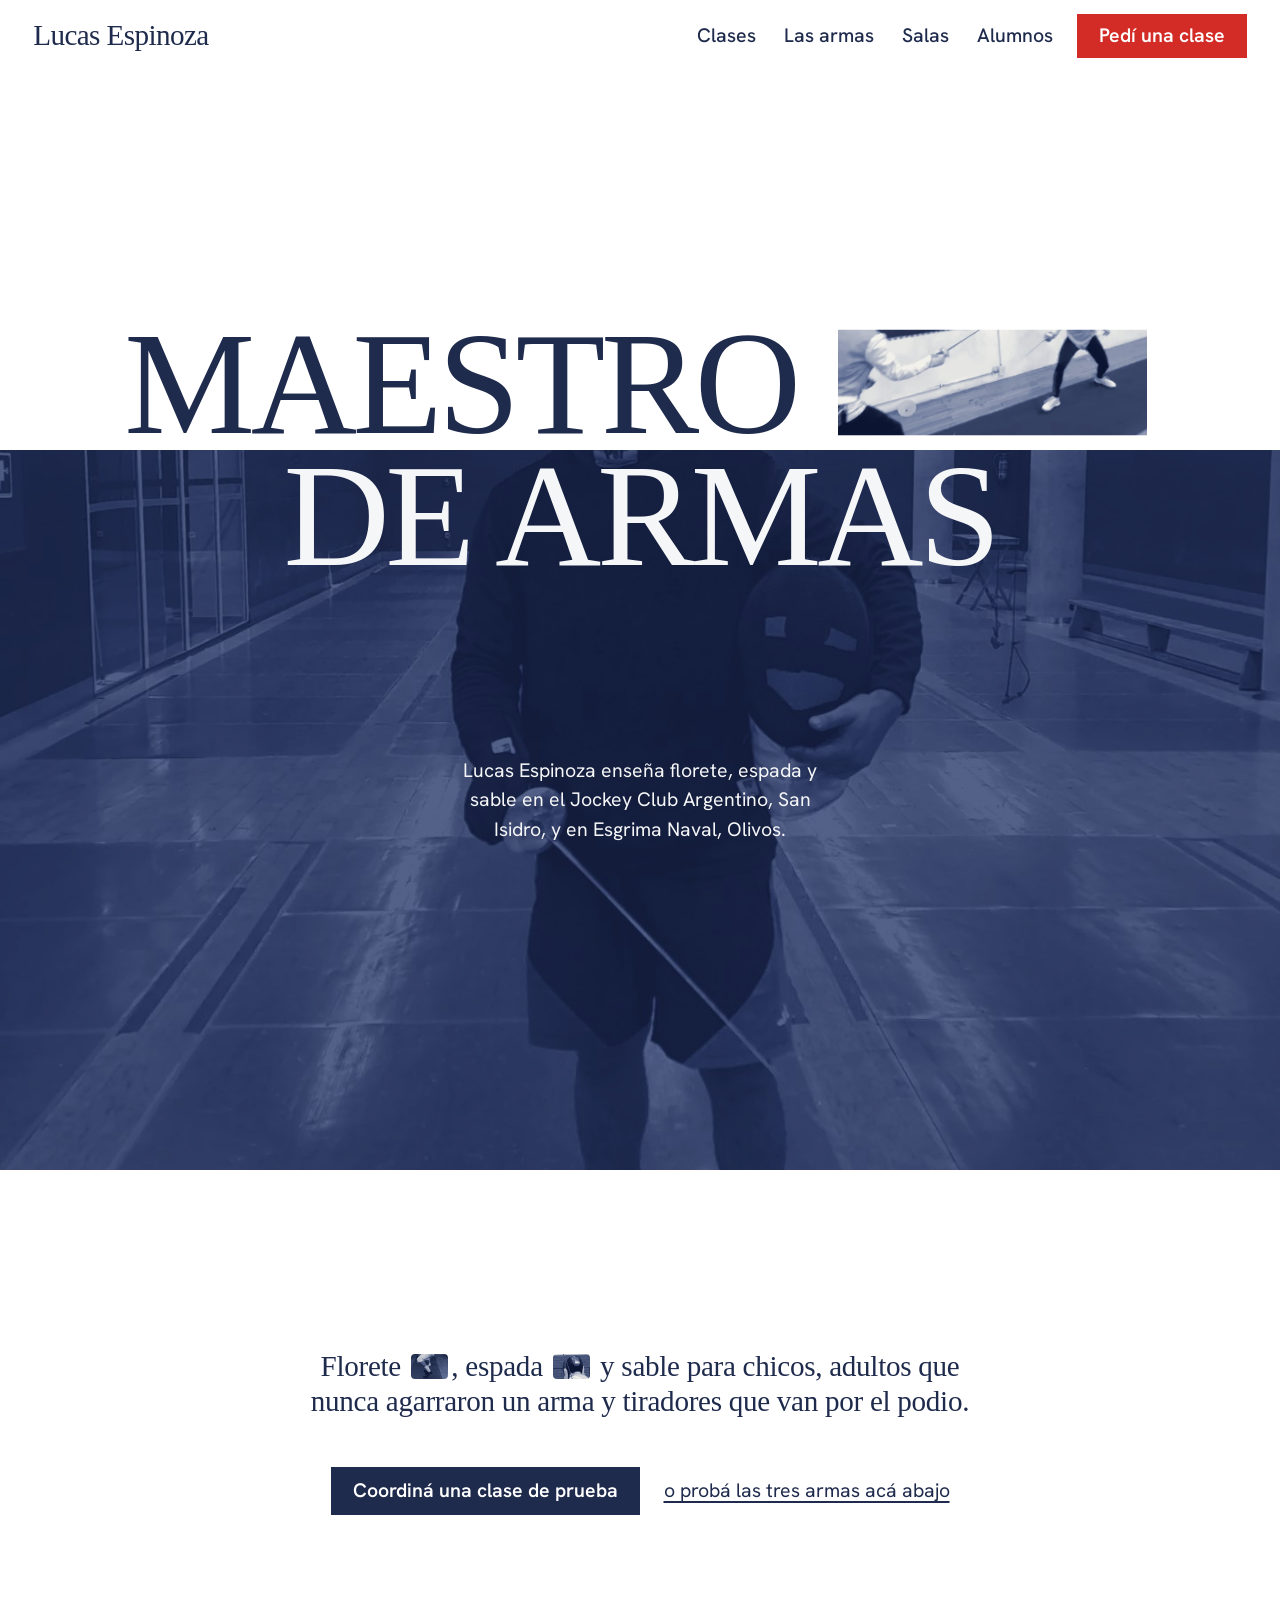
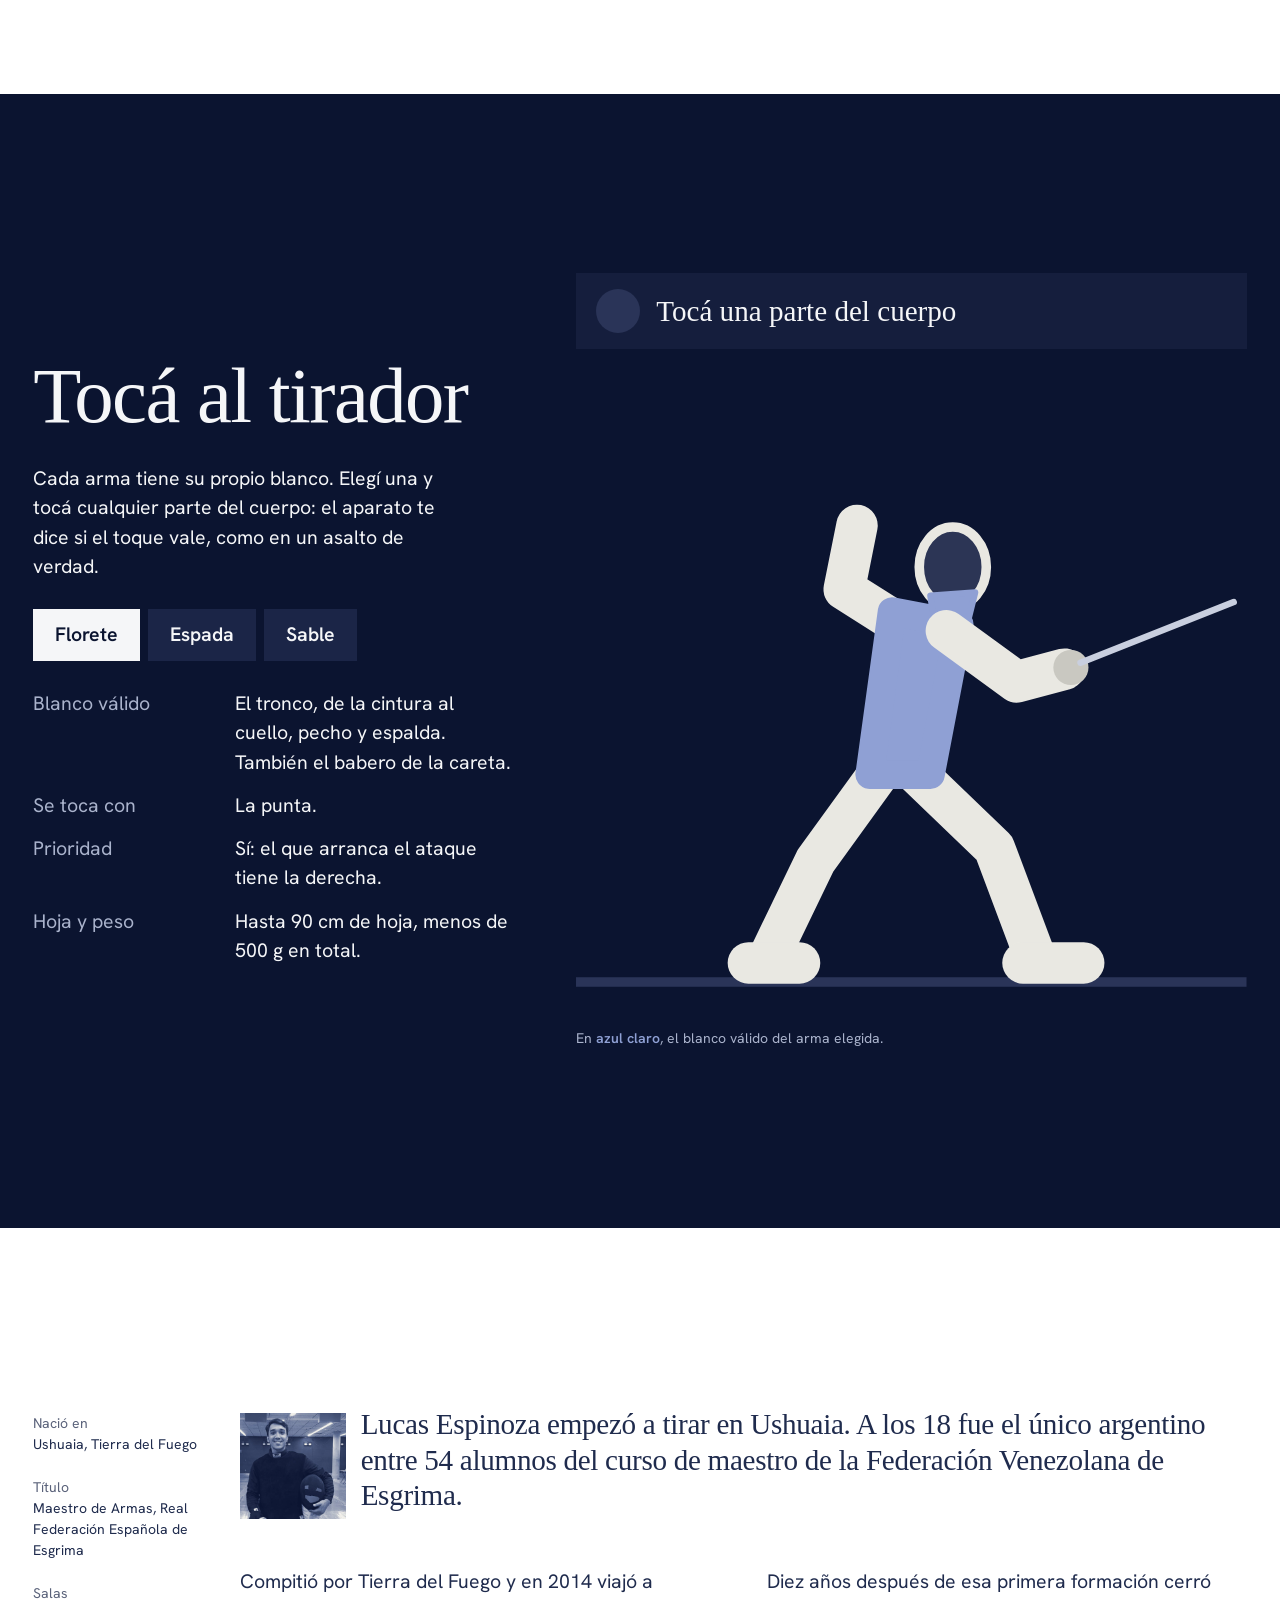
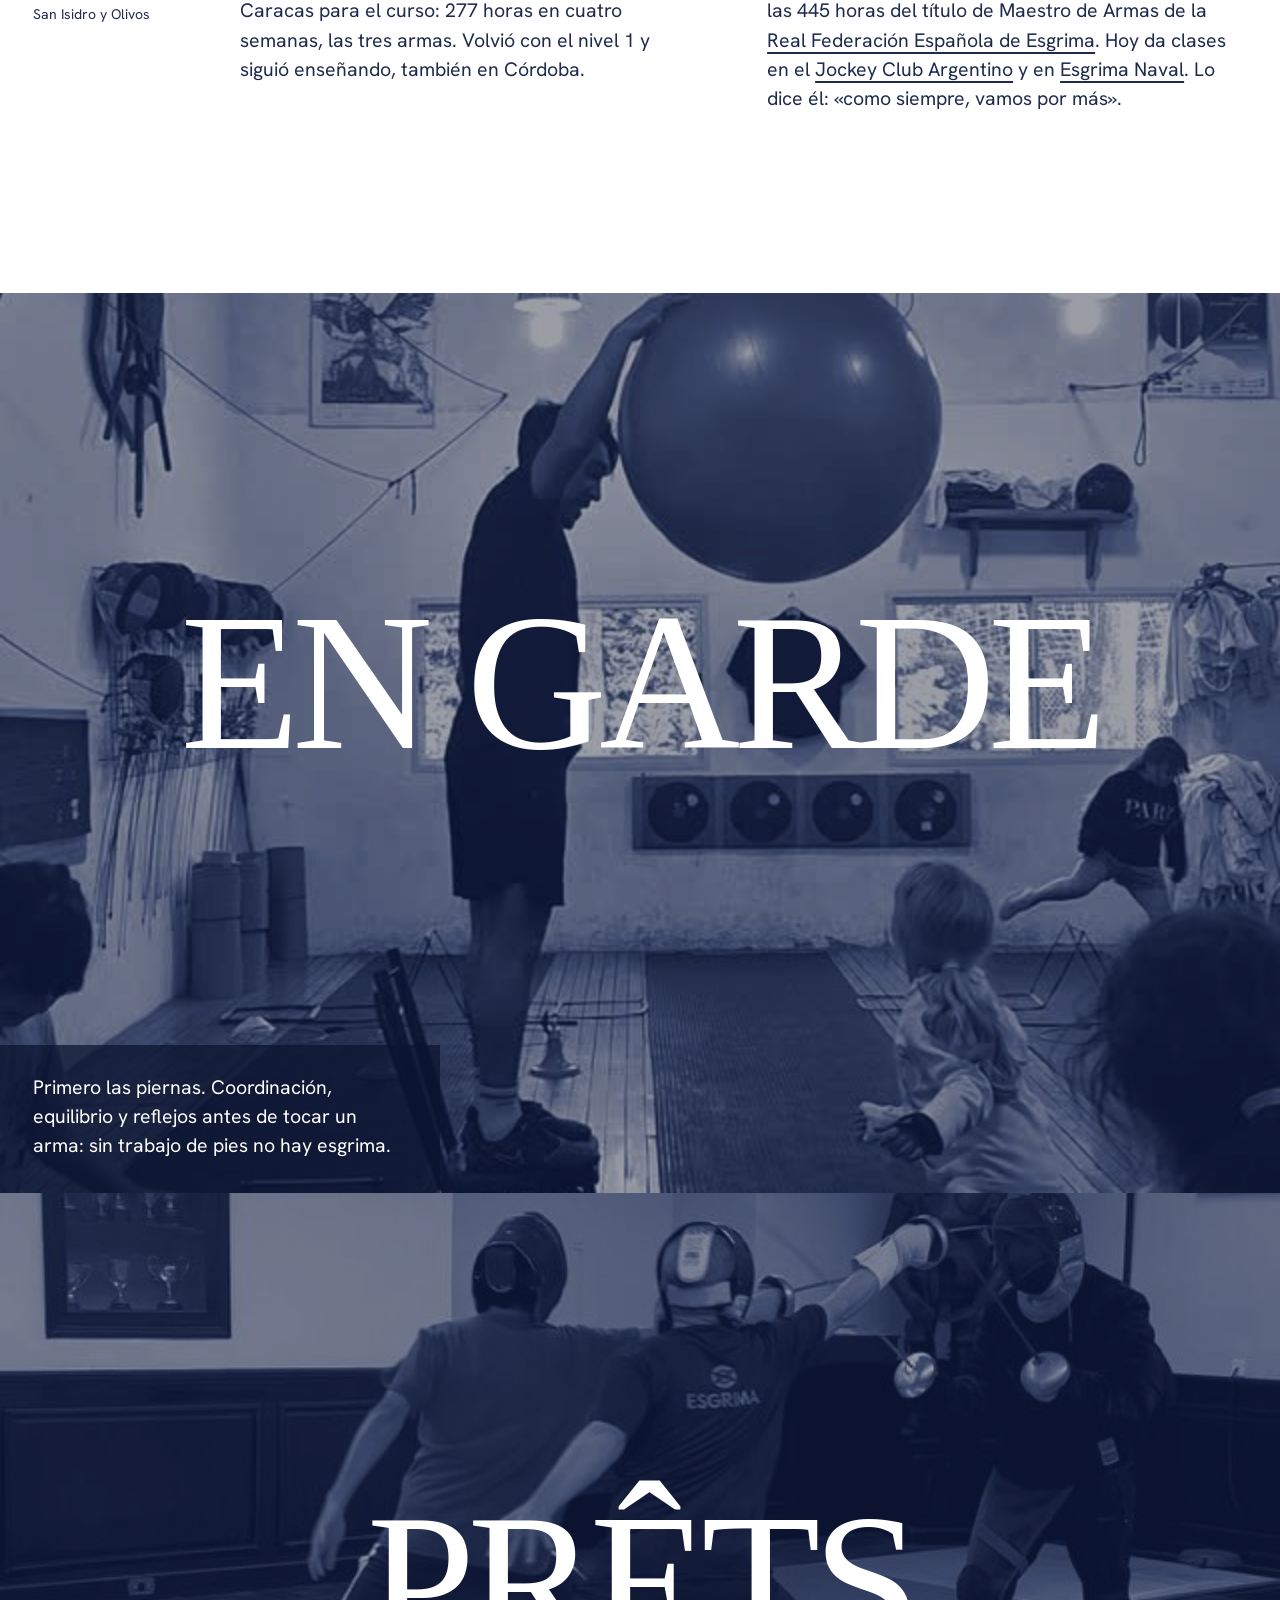
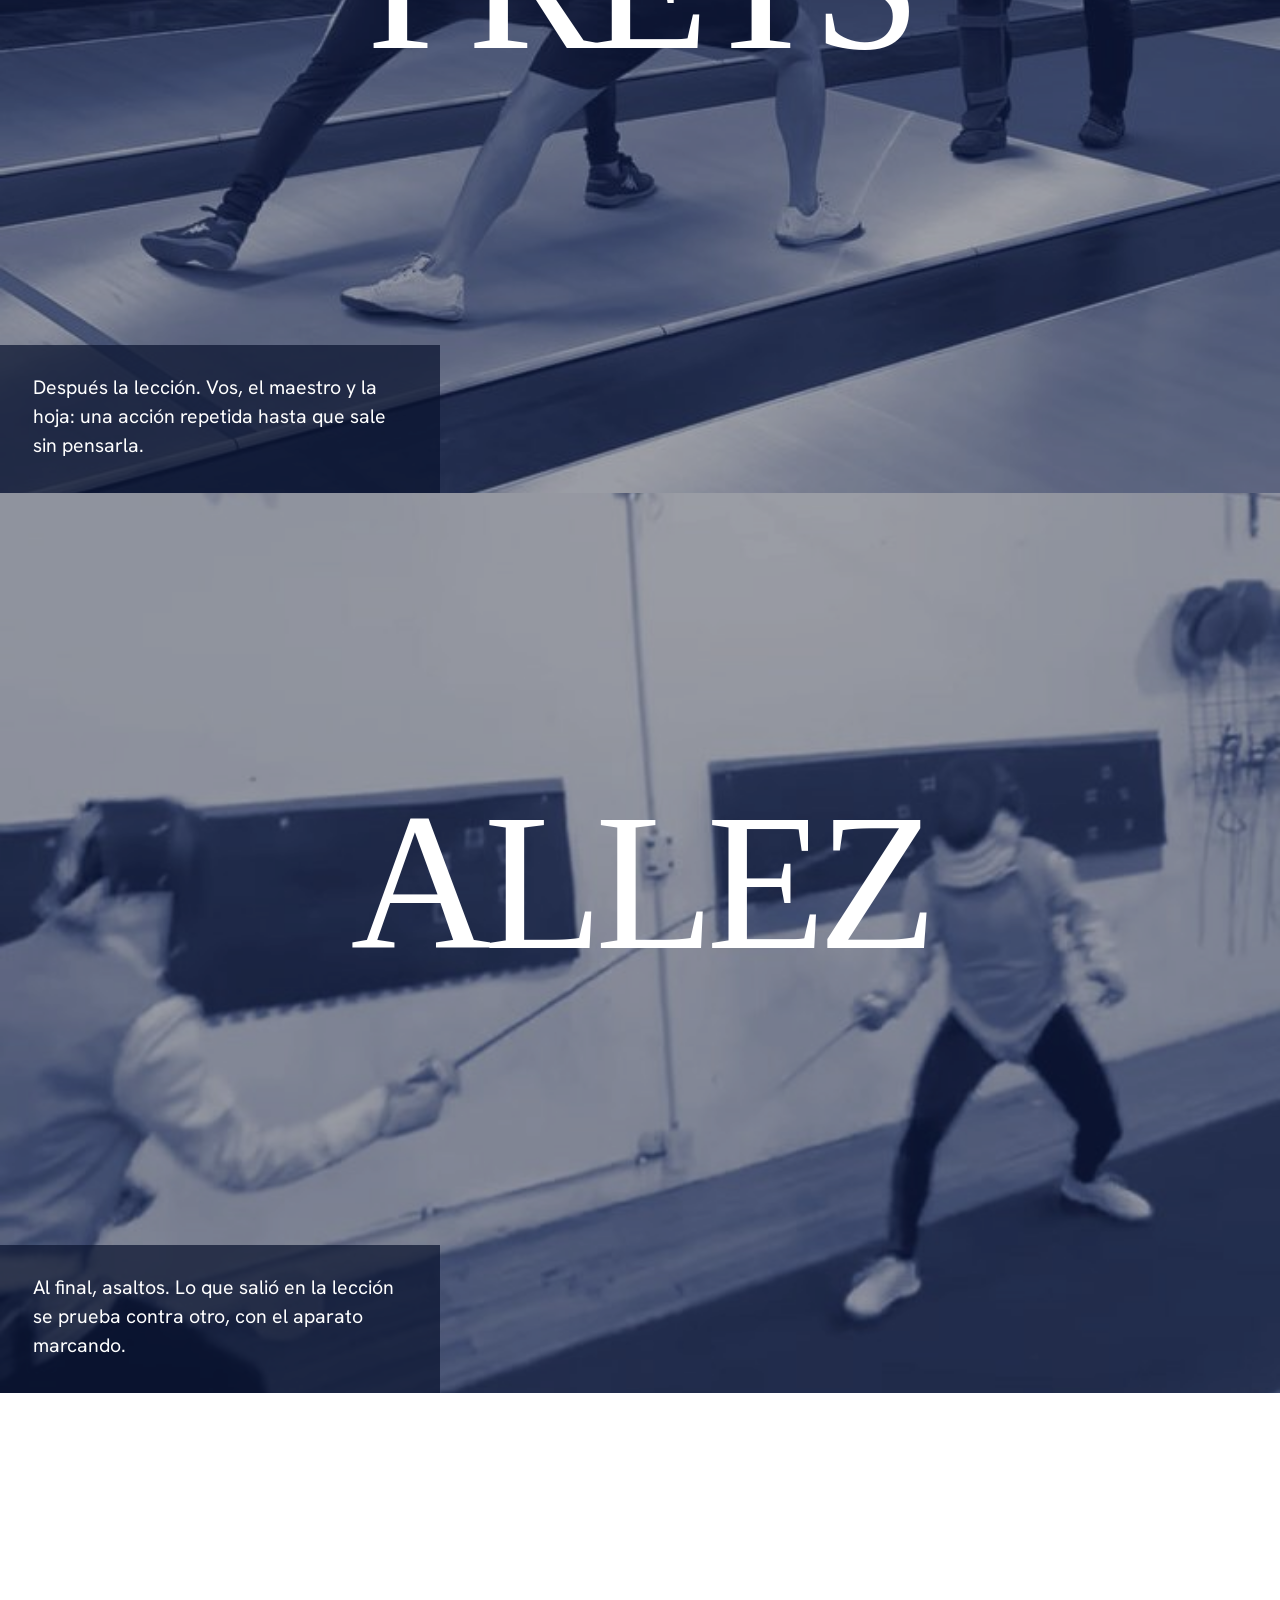
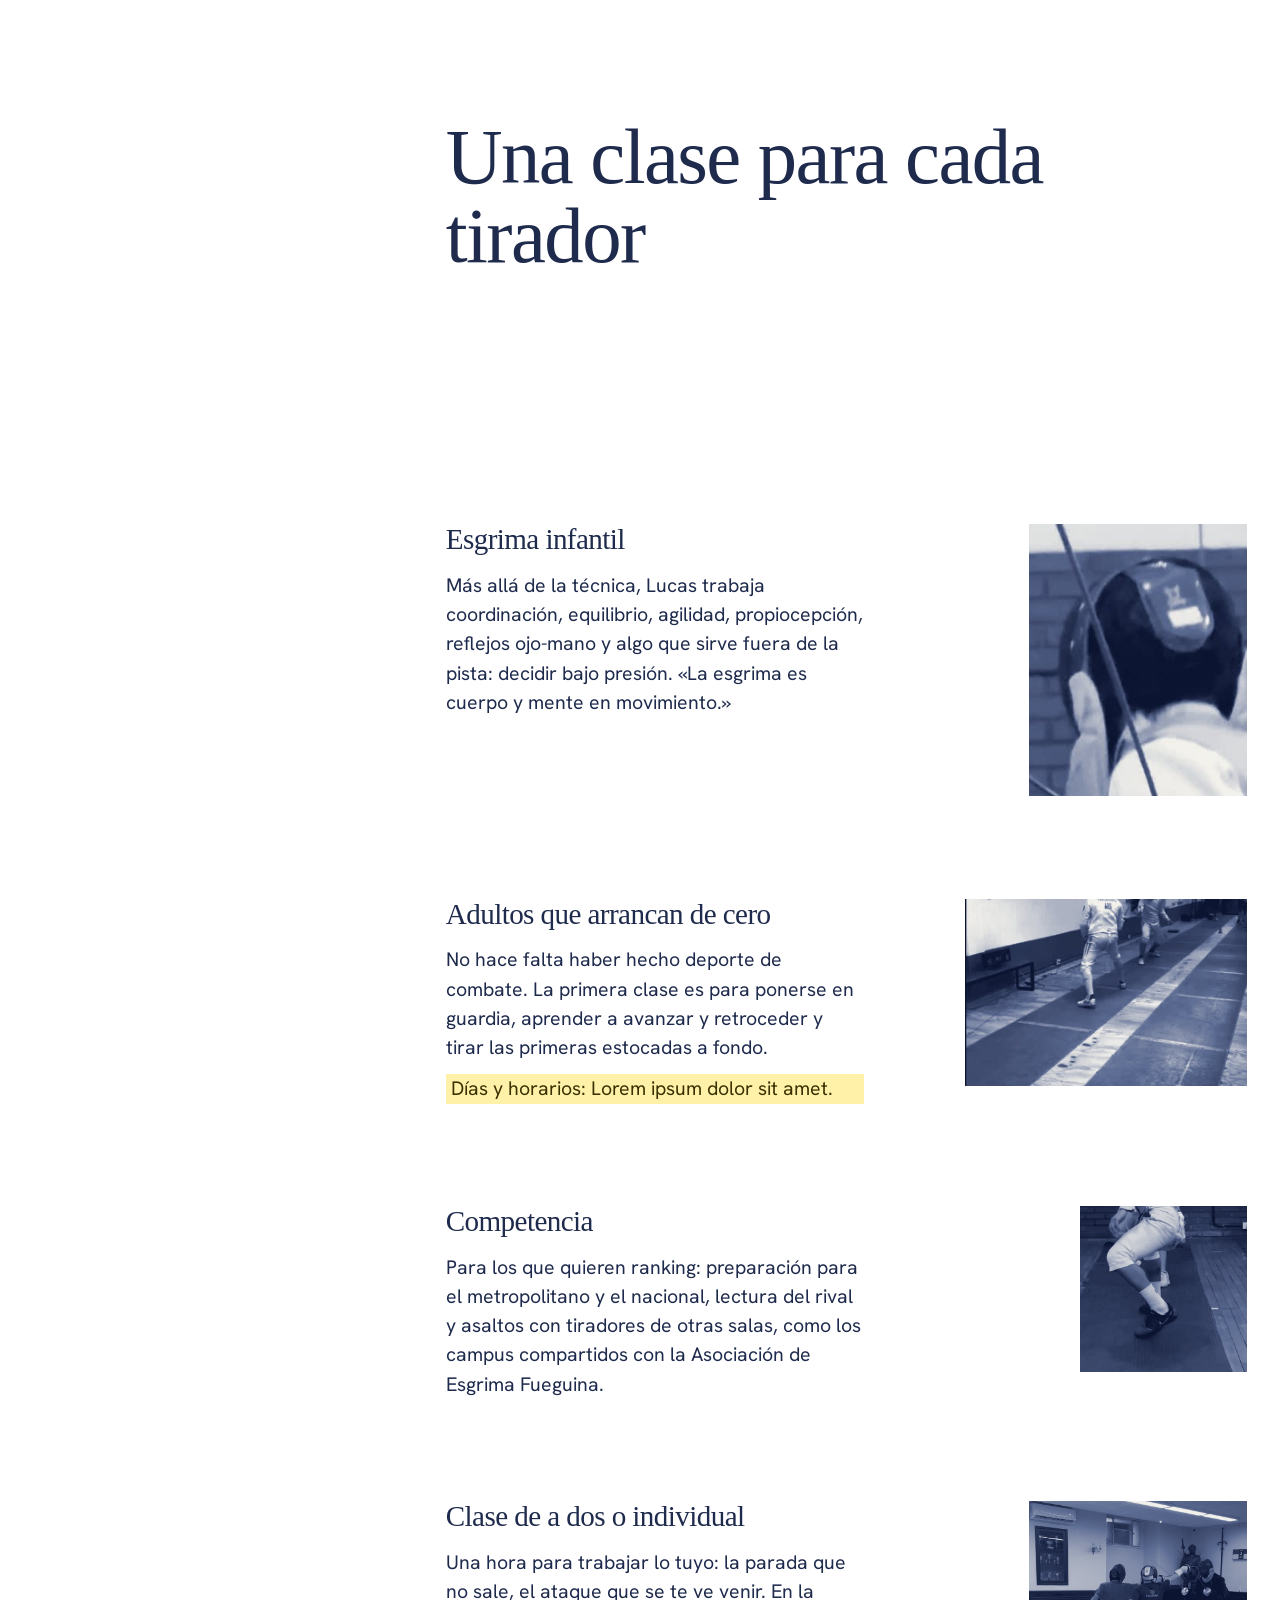
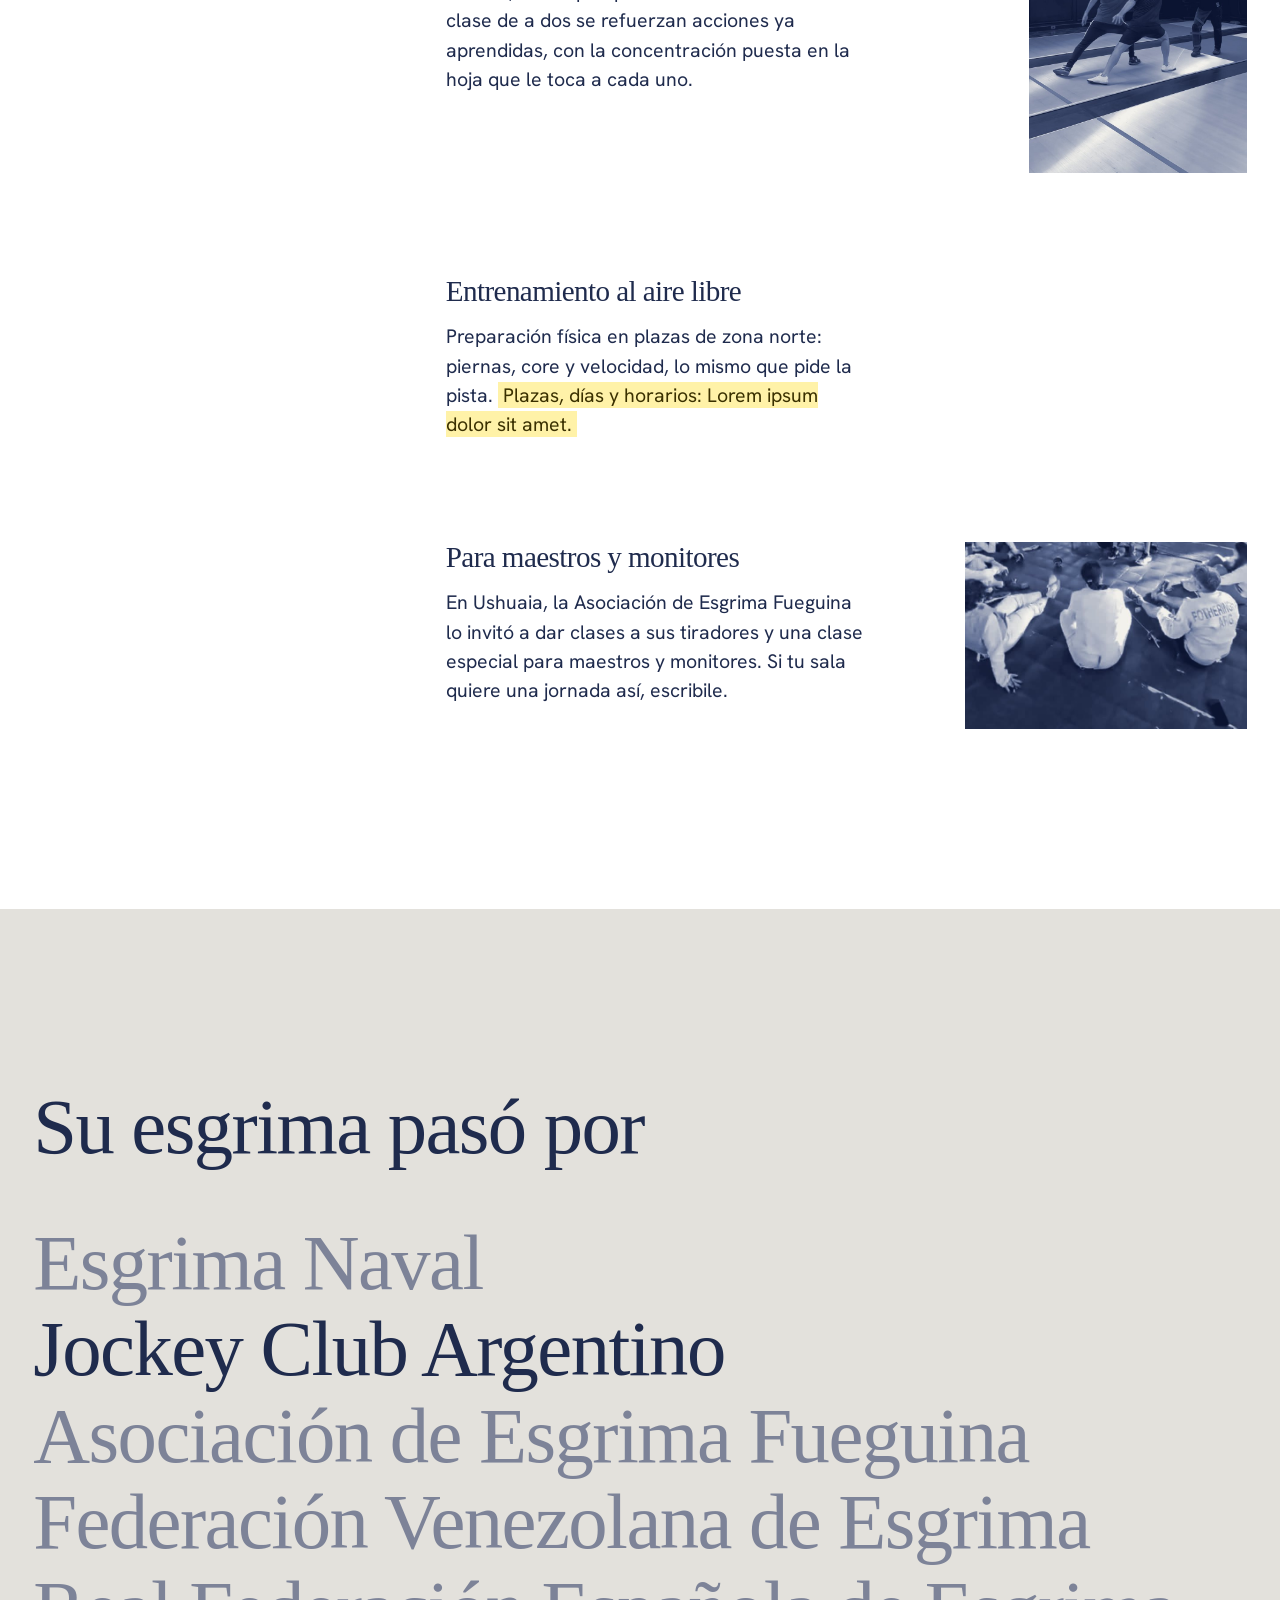
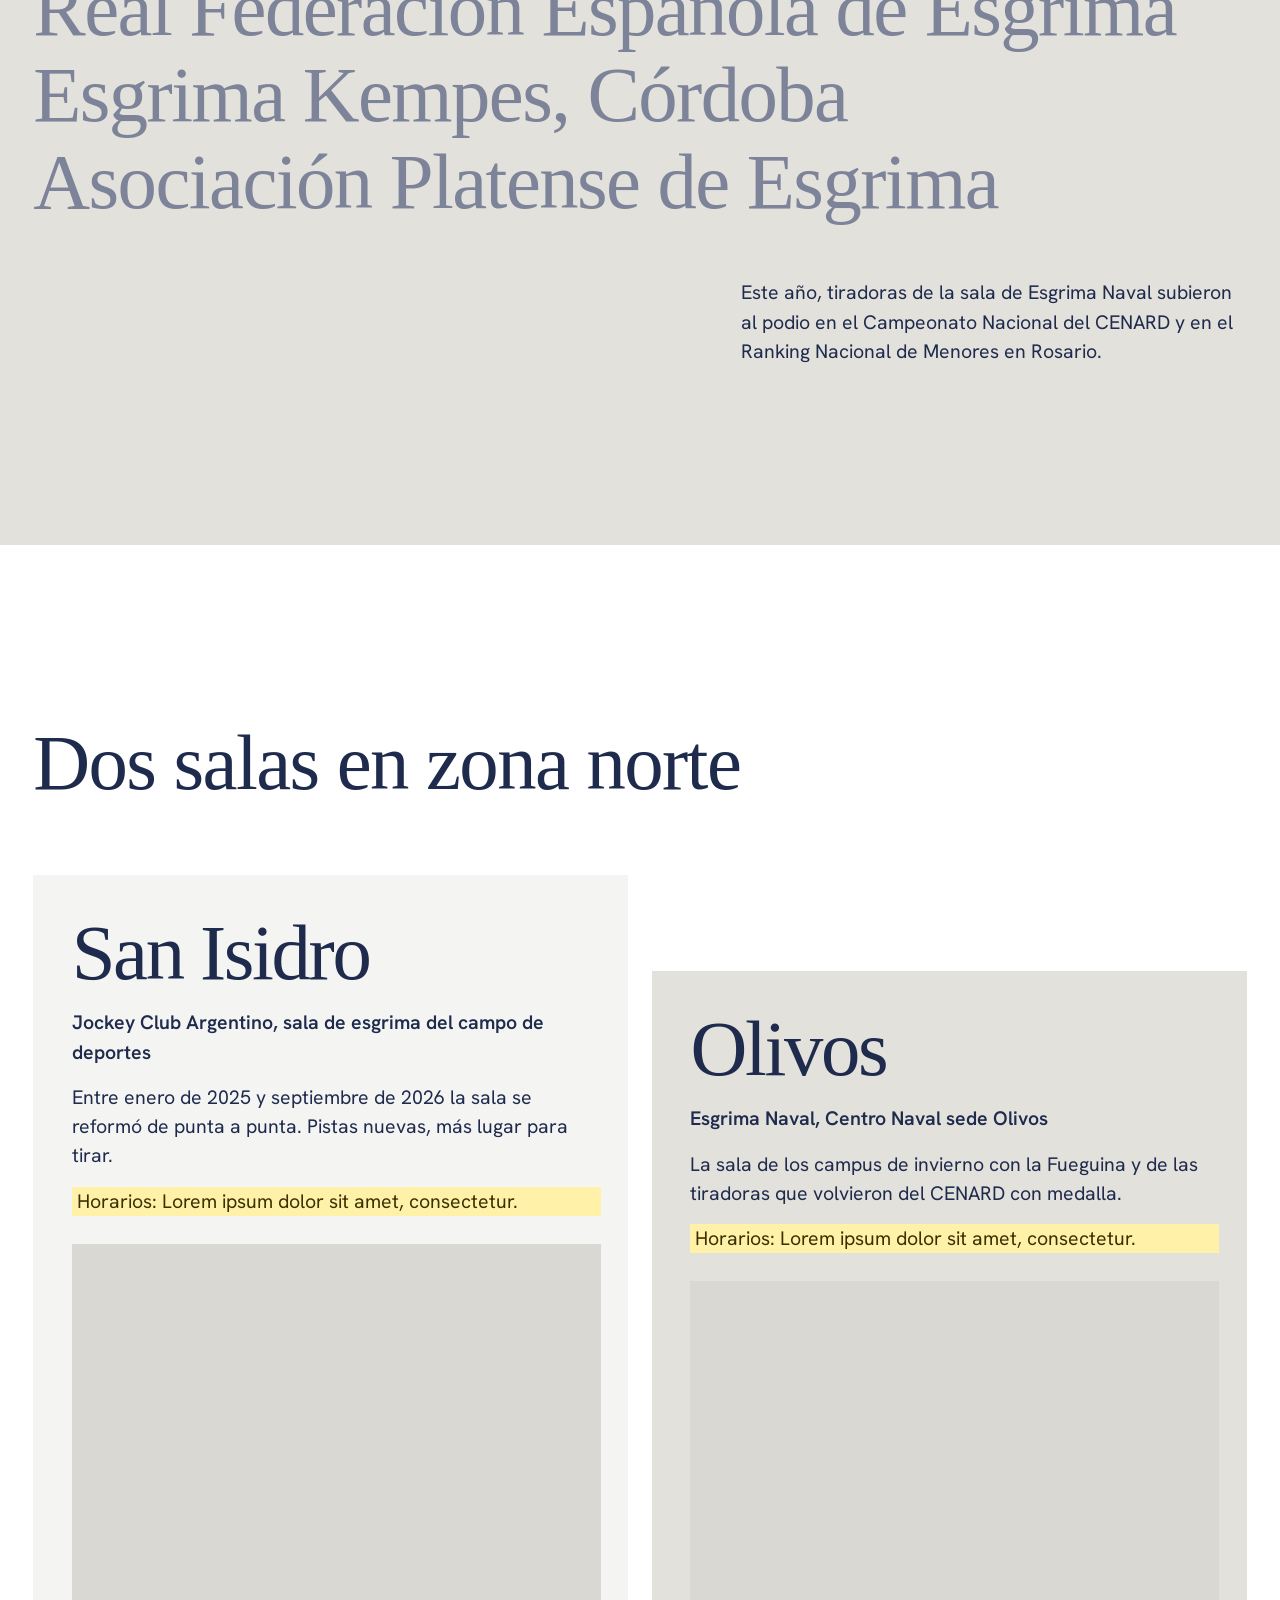
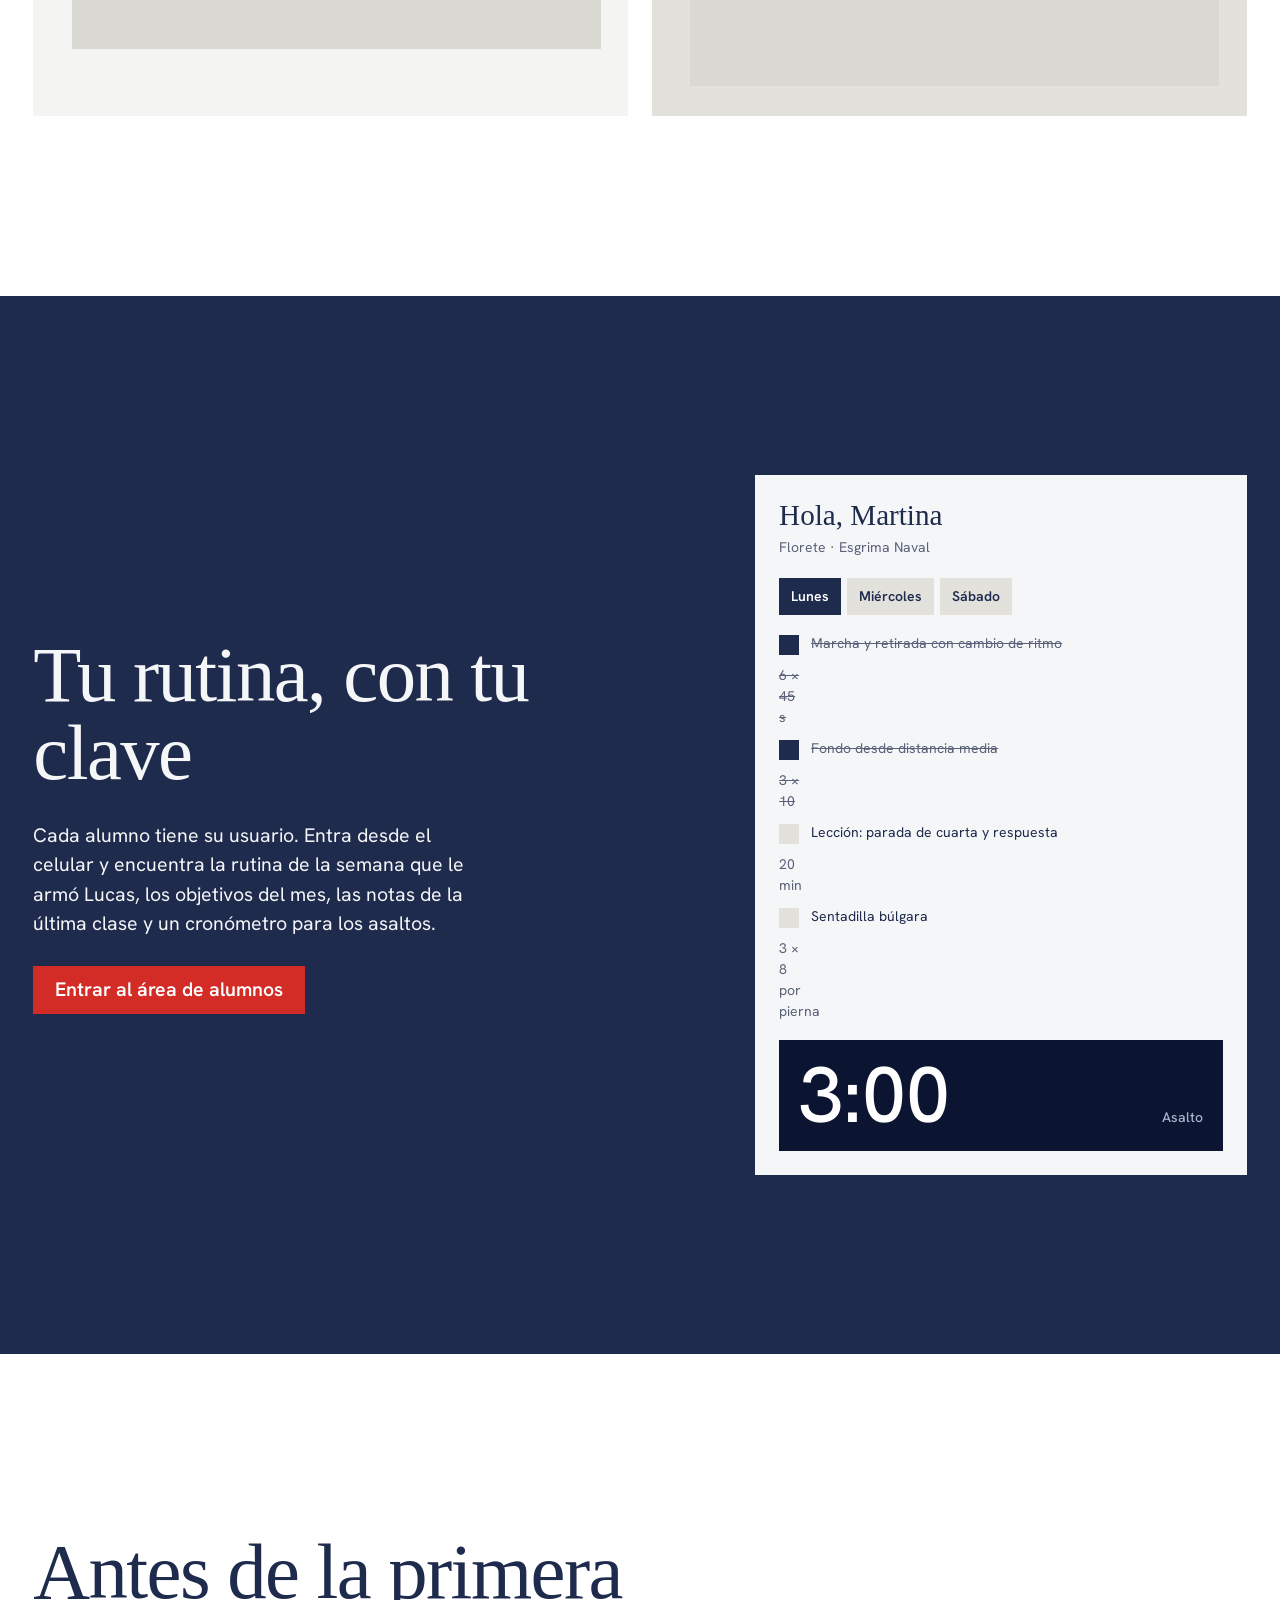
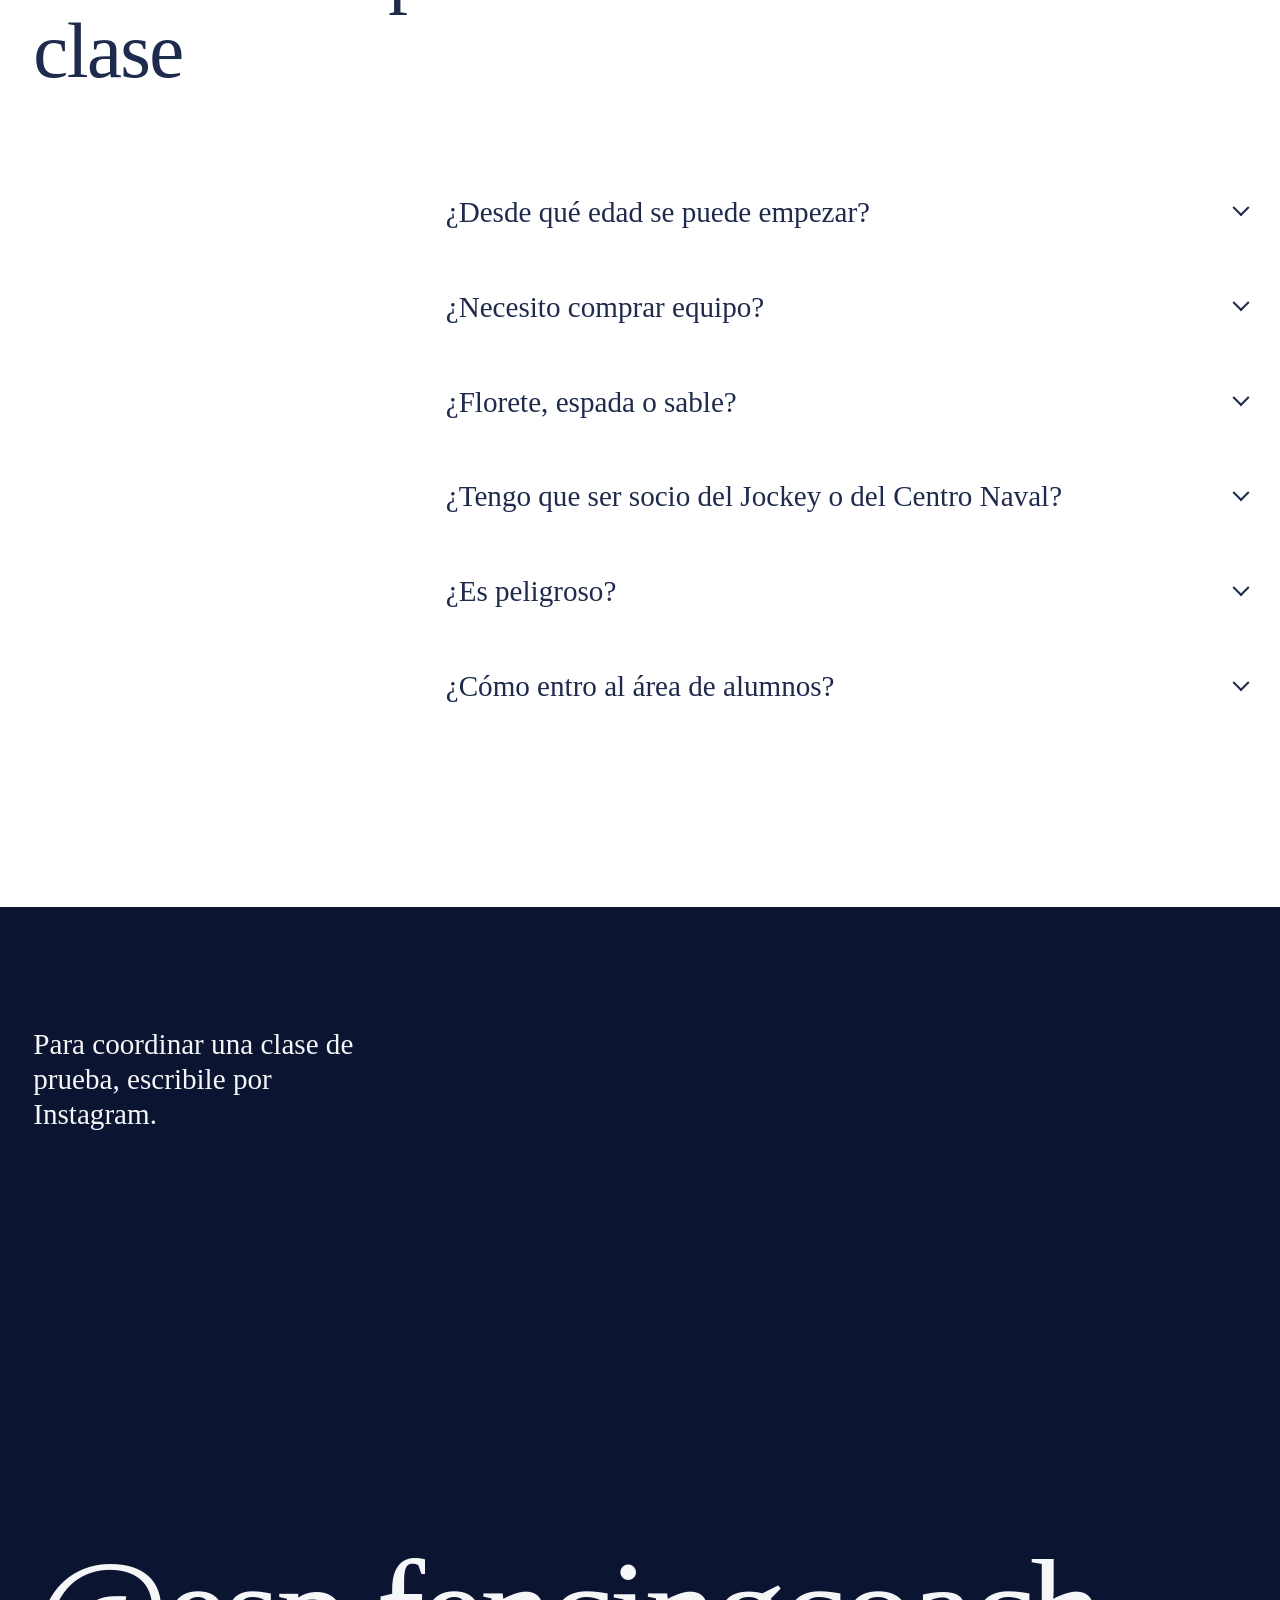
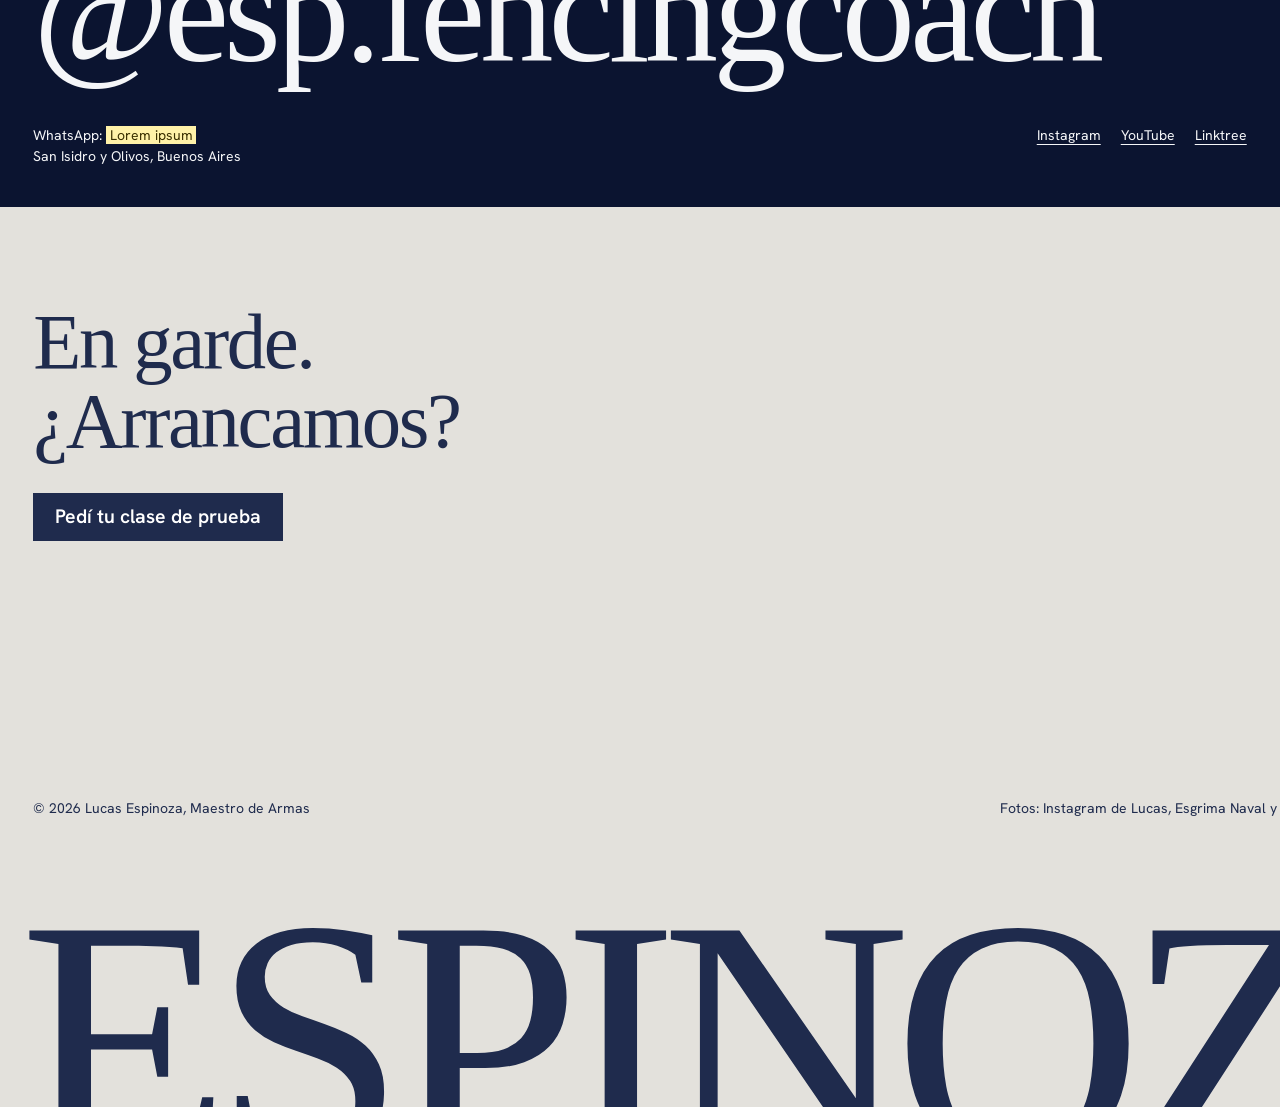
==== index.html @ b8bbb399 "Sitio de Lucas Espinoza, Maestro de Armas, con área de alumnos Co-Authored-By: Claude Opus 5.5 <nore" ====
<!doctype html>
<html lang="es-AR">
<head>
<meta charset="utf-8">
<meta name="viewport" content="width=device-width, initial-scale=1">
<title>Lucas Espinoza · Maestro de Armas | Clases de esgrima en San Isidro y Olivos</title>
<meta name="description" content="Clases de florete, espada y sable con Lucas Espinoza, Maestro de Armas (RFEE), en la sala del Jockey Club Argentino (San Isidro) y en Esgrima Naval (Olivos). Chicos, adultos y competidores.">
<!-- Muestra: sacar noindex cuando Lucas apruebe el sitio -->
<meta name="robots" content="noindex, follow">
<meta name="theme-color" content="#1f2b4d">
<link rel="canonical" href="https://borthaburutoribio.github.io/lucas-espinoza-website/">
<meta property="og:type" content="website">
<meta property="og:title" content="Lucas Espinoza · Maestro de Armas">
<meta property="og:description" content="Florete, espada y sable en el Jockey Club Argentino y en Esgrima Naval.">
<meta property="og:image" content="https://borthaburutoribio.github.io/lucas-espinoza-website/assets/img/lucas-espinoza-sala-de-esgrima.jpg">
<link rel="icon" href="assets/img/favicon.svg" type="image/svg+xml">
<link rel="preconnect" href="https://fonts.googleapis.com">
<link rel="preconnect" href="https://fonts.gstatic.com" crossorigin>
<link rel="preconnect" href="https://api.fontshare.com">
<link rel="preconnect" href="https://cdn.fontshare.com" crossorigin>
<link href="https://fonts.googleapis.com/css2?family=Hanken+Grotesk:wght@400;500;600&display=swap" rel="stylesheet">
<link href="https://api.fontshare.com/v2/css?f[]=zodiak@100,300,500&display=swap" rel="stylesheet">
<link rel="stylesheet" href="styles.css?v=4">
<script type="application/ld+json">
{
  "@context": "https://schema.org",
  "@graph": [
    {
      "@type": ["LocalBusiness", "SportsActivityLocation"],
      "@id": "https://borthaburutoribio.github.io/lucas-espinoza-website/#clases",
      "name": "Lucas Espinoza · Clases de esgrima",
      "description": "Clases de florete, espada y sable para chicos, adultos y competidores.",
      "image": "https://borthaburutoribio.github.io/lucas-espinoza-website/assets/img/lucas-espinoza-sala-de-esgrima.jpg",
      "url": "https://borthaburutoribio.github.io/lucas-espinoza-website/",
      "areaServed": ["San Isidro", "Olivos", "Zona Norte, Buenos Aires"],
      "sameAs": ["https://www.instagram.com/esp.fencingcoach/", "https://youtube.com/@esgrimacdd"],
      "location": [
        {"@type": "Place", "name": "Sala de esgrima del Jockey Club Argentino, campo de deportes", "address": {"@type": "PostalAddress", "addressLocality": "San Isidro", "addressRegion": "Buenos Aires", "addressCountry": "AR"}},
        {"@type": "Place", "name": "Esgrima Naval, Centro Naval sede Olivos", "address": {"@type": "PostalAddress", "addressLocality": "Olivos", "addressRegion": "Buenos Aires", "addressCountry": "AR"}}
      ],
      "founder": {"@id": "https://borthaburutoribio.github.io/lucas-espinoza-website/#lucas"}
    },
    {
      "@type": "Person",
      "@id": "https://borthaburutoribio.github.io/lucas-espinoza-website/#lucas",
      "name": "Lucas Espinoza",
      "jobTitle": "Maestro de Armas (entrenador de esgrima)",
      "birthPlace": "Ushuaia, Tierra del Fuego",
      "hasCredential": "Maestro de Armas, Real Federación Española de Esgrima",
      "sameAs": ["https://www.instagram.com/esp.fencingcoach/"]
    },
    {
      "@type": "FAQPage",
      "mainEntity": [
        {"@type": "Question", "name": "¿Desde qué edad se puede empezar esgrima?", "acceptedAnswer": {"@type": "Answer", "text": "Hay clases de esgrima infantil en las dos salas. La edad mínima se confirma con Lucas según el grupo."}},
        {"@type": "Question", "name": "¿Necesito comprar equipo para la primera clase?", "acceptedAnswer": {"@type": "Answer", "text": "No hace falta comprar nada antes de probar. Con qué equipo arrancás se habla con Lucas antes de la clase."}},
        {"@type": "Question", "name": "¿Florete, espada o sable?", "acceptedAnswer": {"@type": "Answer", "text": "En florete se toca con la punta y solo vale el tronco; en espada vale todo el cuerpo; en sable se toca con punta y filo de la cintura para arriba. Lucas enseña las tres."}},
        {"@type": "Question", "name": "¿Tengo que ser socio del Jockey Club o del Centro Naval?", "acceptedAnswer": {"@type": "Answer", "text": "Depende de la sala. Escribile a Lucas y te cuenta cómo es el acceso en cada una."}},
        {"@type": "Question", "name": "¿La esgrima es peligrosa?", "acceptedAnswer": {"@type": "Answer", "text": "Careta, chaqueta y plastrón están hechos para que el toque no lastime y las hojas tienen la punta roma. Algún moretón puede quedar."}},
        {"@type": "Question", "name": "¿Cómo entro al área de alumnos?", "acceptedAnswer": {"@type": "Answer", "text": "Lucas te da un usuario y una clave. Con eso entrás desde el celular y ves tu rutina, tus objetivos y sus notas."}}
      ]
    }
  ]
}
</script>
</head>
<body>
<a class="skip" href="#contenido">Saltar al contenido</a>

<header class="bar" data-ink="dark">
  <a class="wordmark" href="#top" aria-label="Lucas Espinoza, inicio">Lucas Espinoza</a>
  <nav class="bar-nav" aria-label="Principal">
    <button class="menu-word" type="button" aria-expanded="false" aria-controls="menu">Menú</button>
    <ul id="menu" class="bar-links">
      <li><a href="#clases">Clases</a></li>
      <li><a href="#armas">Las armas</a></li>
      <li><a href="#salas">Salas</a></li>
      <li><a href="alumnos/">Alumnos</a></li>
    </ul>
  </nav>
  <a class="btn btn-accent bar-cta" href="https://ig.me/m/esp.fencingcoach" target="_blank" rel="noopener">Pedí una clase</a>
</header>

<main id="contenido">

<!-- HERO: dos campos, el título cruza la costura -->
<section class="hero" id="top" data-chapter="light">
  <div class="hero-field hero-paper"></div>
  <div class="hero-field hero-navy"></div>
  <img class="hero-photo" src="assets/img/lucas-espinoza-sala-jockey-club-campo-azul.jpg" width="1440" height="810" alt="Lucas Espinoza con la careta y el arma en la sala de esgrima">
  <div class="hero-title-wrap">
    <h1 class="hero-title"><span class="l1">Maestro <span class="slot"><img src="assets/img/asalto-esgrima-naval-olivos.jpg" width="720" height="360" alt="Dos tiradores en asalto en la sala de Esgrima Naval, Olivos"></span></span><span class="l2">de armas</span></h1>
  </div>
  <p class="hero-sub">Lucas Espinoza enseña florete, espada y sable en el Jockey Club Argentino, San Isidro, y en Esgrima Naval, Olivos.</p>
</section>

<!-- INTRO: una frase con las tres armas adentro -->
<section class="intro" data-chapter="light" aria-label="Para quién son las clases">
  <p class="statement reveal">Florete <span class="thumb"><img src="assets/img/estocada-a-fondo.jpg" width="490" height="576" alt="" loading="lazy"></span>, espada <span class="thumb"><img src="assets/img/careta-de-esgrima.jpg" width="430" height="350" alt="" loading="lazy"></span> y sable para chicos, adultos que nunca agarraron un arma y tiradores que van por el podio.</p>
  <p class="intro-cta reveal"><a class="btn btn-ink" href="https://ig.me/m/esp.fencingcoach" target="_blank" rel="noopener">Coordiná una clase de prueba</a> <a class="text-link" href="#armas">o probá las tres armas acá abajo</a></p>
</section>

<!-- LA PIEZA VIVA: tocá al tirador -->
<section class="armas" id="armas" data-chapter="dark">
  <div class="armas-copy">
    <h2 class="reveal">Tocá al tirador</h2>
    <p class="reveal">Cada arma tiene su propio blanco. Elegí una y tocá cualquier parte del cuerpo: el aparato te dice si el toque vale, como en un asalto de verdad.</p>
    <div class="weapon-pick reveal" role="radiogroup" aria-label="Elegí un arma">
      <button type="button" role="radio" aria-checked="true" data-weapon="florete">Florete</button>
      <button type="button" role="radio" aria-checked="false" data-weapon="espada">Espada</button>
      <button type="button" role="radio" aria-checked="false" data-weapon="sable">Sable</button>
    </div>
    <dl class="weapon-facts reveal" aria-live="polite">
      <div><dt>Blanco válido</dt><dd data-fact="blanco">El tronco, de la cintura al cuello, pecho y espalda. También el babero de la careta.</dd></div>
      <div><dt>Se toca con</dt><dd data-fact="toca">La punta.</dd></div>
      <div><dt>Prioridad</dt><dd data-fact="prioridad">Sí: el que arranca el ataque tiene la derecha.</dd></div>
      <div><dt>Hoja y peso</dt><dd data-fact="peso">Hasta 90 cm de hoja, menos de 500 g en total.</dd></div>
    </dl>
  </div>
  <div class="armas-stage">
    <div class="scorebox" aria-live="assertive">
      <span class="lamp" data-lamp="off"></span>
      <span class="scorebox-text" data-score>Tocá una parte del cuerpo</span>
    </div>
    <svg class="fencer" viewBox="0 0 420 400" role="img" aria-label="Silueta de un tirador en guardia. Tocá una zona para ver si el toque es válido con el arma elegida.">
      <line class="piste" x1="0" y1="384" x2="420" y2="384"/>
      <!-- pierna de atrás -->
      <g class="zone" data-zone="piernas" tabindex="0" role="button" aria-label="Pierna de atrás">
        <path d="M192 250 L150 308 L122 366" />
        <path class="foot" d="M108 372 L140 372" />
      </g>
      <!-- pierna de adelante -->
      <g class="zone" data-zone="piernas" tabindex="0" role="button" aria-label="Pierna de adelante">
        <path d="M212 252 L262 300 L286 364" />
        <path class="foot" d="M280 372 L318 372" />
      </g>
      <!-- brazo de atrás -->
      <g class="zone" data-zone="brazos" tabindex="0" role="button" aria-label="Brazo de atrás">
        <path d="M206 162 L168 138 L176 98" />
      </g>
      <!-- tronco -->
      <g class="zone" data-zone="tronco" tabindex="0" role="button" aria-label="Tronco">
        <path class="torso" d="M184 254 L222 254 L240 160 L198 152 Z" />
      </g>
      <!-- cabeza -->
      <g class="zone" data-zone="cabeza" tabindex="0" role="button" aria-label="Careta">
        <ellipse class="mask" cx="236" cy="124" rx="21" ry="25" />
      </g>
      <!-- babero (válido en florete desde 2009) -->
      <g class="zone" data-zone="babero" tabindex="0" role="button" aria-label="Babero de la careta">
        <path class="bib" d="M222 142 L250 140 L246 156 L224 156 Z" />
      </g>
      <!-- brazo armado -->
      <g class="zone" data-zone="brazos" tabindex="0" role="button" aria-label="Brazo armado">
        <path d="M232 164 L276 196 L306 188" />
      </g>
      <!-- mano armada -->
      <g class="zone" data-zone="mano" tabindex="0" role="button" aria-label="Mano armada">
        <circle class="hand" cx="310" cy="187" r="11" />
      </g>
      <line class="blade" x1="316" y1="184" x2="412" y2="146" />
    </svg>
    <p class="armas-legend">En <b>azul claro</b>, el blanco válido del arma elegida.</p>
    <noscript><p class="noscript">Florete: vale el tronco. Espada: vale todo el cuerpo. Sable: vale de la cintura para arriba, sin las manos.</p></noscript>
  </div>
</section>

<!-- QUIÉN ES: retrato como letra capital -->
<section class="about" id="lucas" data-chapter="light" aria-label="Sobre Lucas Espinoza">
  <ul class="about-facts reveal">
    <li><span>Nació en</span> Ushuaia, Tierra del Fuego</li>
    <li><span>Título</span> Maestro de Armas, Real Federación Española de Esgrima</li>
    <li><span>Salas</span> San Isidro y Olivos</li>
  </ul>
  <div class="about-text">
    <p class="about-big reveal"><img class="dropcap" src="assets/img/lucas-espinoza-maestro-de-armas.jpg" width="640" height="640" alt="Lucas Espinoza con la careta bajo el brazo en una sala de esgrima" loading="lazy"><strong>Lucas Espinoza</strong> empezó a tirar en Ushuaia. A los 18 fue el único argentino entre 54 alumnos del curso de maestro de la Federación Venezolana de Esgrima.</p>
    <div class="about-body">
      <p class="reveal">Compitió por Tierra del Fuego y en 2014 viajó a Caracas para el curso: 277 horas en cuatro semanas, las tres armas. Volvió con el nivel 1 y siguió enseñando, también en Córdoba.</p>
      <p class="reveal">Diez años después de esa primera formación cerró las 445 horas del título de Maestro de Armas de la <a href="https://www.instagram.com/esgrima.es/" target="_blank" rel="noopener">Real Federación Española de Esgrima</a>. Hoy da clases en el <a href="https://www.instagram.com/esgrimajockeyclubarg/" target="_blank" rel="noopener">Jockey Club Argentino</a> y en <a href="https://www.instagram.com/esgrimanaval/" target="_blank" rel="noopener">Esgrima Naval</a>. Lo dice él: «como siempre, vamos por más».</p>
    </div>
  </div>
</section>

<!-- CÓMO ES UNA CLASE: un verbo por vez -->
<section class="verbs" id="clase" data-chapter="dark" aria-label="Cómo es una clase">
  <h2 class="sr-only">Cómo es una clase, en tres voces del árbitro</h2>
  <div class="verb-panel">
    <img src="assets/img/clase-esgrima-infantil.jpg" width="640" height="900" alt="Clase de esgrima infantil con pelota de equilibrio en la sala" loading="lazy">
    <div class="verb-sticky"><p class="verb" lang="fr">En garde</p></div>
    <p class="verb-note">Primero las piernas. Coordinación, equilibrio y reflejos antes de tocar un arma: sin trabajo de pies no hay esgrima.</p>
  </div>
  <div class="verb-panel">
    <img src="assets/img/clase-de-a-dos-esgrima.jpg" width="720" height="900" alt="Clase de a dos: Lucas corrige a dos alumnos frente a frente en la pista" loading="lazy">
    <div class="verb-sticky"><p class="verb" lang="fr">Prêts</p></div>
    <p class="verb-note">Después la lección. Vos, el maestro y la hoja: una acción repetida hasta que sale sin pensarla.</p>
  </div>
  <div class="verb-panel">
    <img src="assets/img/asalto-esgrima-naval-vertical.jpg" width="720" height="1100" alt="Asalto de florete entre dos tiradores en la sala de Esgrima Naval" loading="lazy">
    <div class="verb-sticky"><p class="verb" lang="fr">Allez</p></div>
    <p class="verb-note">Al final, asaltos. Lo que salió en la lección se prueba contra otro, con el aparato marcando.</p>
  </div>
</section>

<!-- CLASES: filas con fotos al margen -->
<section class="clases" id="clases" data-chapter="light">
  <h2 class="clases-head reveal">Una clase para cada tirador</h2>
  <article class="row reveal">
    <div class="row-text">
      <h3>Esgrima infantil</h3>
      <p>Más allá de la técnica, Lucas trabaja coordinación, equilibrio, agilidad, propiocepción, reflejos ojo-mano y algo que sirve fuera de la pista: decidir bajo presión. «La esgrima es cuerpo y mente en movimiento.»</p>
    </div>
    <img class="row-img w-a" src="assets/img/careta-de-esgrima.jpg" width="430" height="350" alt="Careta de esgrima infantil con la hoja apoyada" loading="lazy">
  </article>
  <article class="row reveal">
    <div class="row-text">
      <h3>Adultos que arrancan de cero</h3>
      <p>No hace falta haber hecho deporte de combate. La primera clase es para ponerse en guardia, aprender a avanzar y retroceder y tirar las primeras estocadas a fondo.</p>
      <!-- A CONFIRMAR: horario y frecuencia del grupo de adultos -->
      <p class="placeholder">Días y horarios: Lorem ipsum dolor sit amet.</p>
    </div>
    <img class="row-img w-b" src="assets/img/sala-esgrima-jockey-club-san-isidro.jpg" width="620" height="1016" alt="Pistas de la sala de esgrima del Jockey Club Argentino en San Isidro" loading="lazy">
  </article>
  <article class="row reveal">
    <div class="row-text">
      <h3>Competencia</h3>
      <p>Para los que quieren ranking: preparación para el metropolitano y el nacional, lectura del rival y asaltos con tiradores de otras salas, como los campus compartidos con la Asociación de Esgrima Fueguina.</p>
    </div>
    <img class="row-img w-c" src="assets/img/estocada-a-fondo.jpg" width="490" height="576" alt="Tirador en guardia sobre la pista, a punto de tirarse a fondo" loading="lazy">
  </article>
  <article class="row reveal">
    <div class="row-text">
      <h3>Clase de a dos o individual</h3>
      <p>Una hora para trabajar lo tuyo: la parada que no sale, el ataque que se te ve venir. En la clase de a dos se refuerzan acciones ya aprendidas, con la concentración puesta en la hoja que le toca a cada uno.</p>
    </div>
    <img class="row-img w-a" src="assets/img/clase-de-a-dos-esgrima.jpg" width="720" height="900" alt="Lucas dando una clase de a dos en la pista" loading="lazy">
  </article>
  <article class="row reveal">
    <div class="row-text">
      <h3>Entrenamiento al aire libre</h3>
      <!-- A CONFIRMAR: plazas, días, horarios y tipo de entrenamiento (Toribio contó que Lucas también entrena grupos en plazas) -->
      <p>Preparación física en plazas de zona norte: piernas, core y velocidad, lo mismo que pide la pista. <span class="placeholder">Plazas, días y horarios: Lorem ipsum dolor sit amet.</span></p>
    </div>
  </article>
  <article class="row reveal">
    <div class="row-text">
      <h3>Para maestros y monitores</h3>
      <p>En Ushuaia, la Asociación de Esgrima Fueguina lo invitó a dar clases a sus tiradores y una clase especial para maestros y monitores. Si tu sala quiere una jornada así, escribile.</p>
    </div>
    <img class="row-img w-b" src="assets/img/clase-esgrima-fueguina-ushuaia.jpg" width="640" height="535" alt="Tiradores de la Asociación de Esgrima Fueguina sentados en la sala durante la clase" loading="lazy">
  </article>
</section>

<!-- RECORRIDO: nombres como una sola frase -->
<section class="proof" data-chapter="grey" aria-label="Dónde se formó y enseñó">
  <h2 class="names-lead reveal">Su esgrima pasó por</h2>
  <ul class="names reveal">
    <li class="n">Esgrima Naval</li>
    <li class="n">Jockey Club Argentino</li>
    <li class="n">Asociación de Esgrima Fueguina</li>
    <li class="n">Federación Venezolana de Esgrima</li>
    <li class="n">Real Federación Española de Esgrima</li>
    <li class="n">Esgrima Kempes, Córdoba</li>
    <li class="n">Asociación Platense de Esgrima</li>
  </ul>
  <p class="proof-note reveal">Este año, tiradoras de la sala de Esgrima Naval subieron al podio en el Campeonato Nacional del CENARD y en el Ranking Nacional de Menores en Rosario.</p>
</section>

<!-- SALAS -->
<section class="salas" id="salas" data-chapter="light">
  <h2 class="reveal">Dos salas en zona norte</h2>
  <div class="salas-grid">
    <article class="sala reveal">
      <h3>San Isidro</h3>
      <p class="sala-name">Jockey Club Argentino, sala de esgrima del campo de deportes</p>
      <p>Entre enero de 2025 y septiembre de 2026 la sala se reformó de punta a punta. Pistas nuevas, más lugar para tirar.</p>
      <!-- A CONFIRMAR: días, horarios y si hace falta ser socio -->
      <p class="placeholder">Horarios: Lorem ipsum dolor sit amet, consectetur.</p>
      <div class="map"><iframe title="Mapa: Jockey Club Argentino, campo de deportes San Isidro" src="https://maps.google.com/maps?q=Jockey%20Club%20Argentino%20Campo%20de%20Deportes%20San%20Isidro&z=14&output=embed" loading="lazy" referrerpolicy="no-referrer-when-downgrade"></iframe></div>
    </article>
    <article class="sala reveal">
      <h3>Olivos</h3>
      <p class="sala-name">Esgrima Naval, Centro Naval sede Olivos</p>
      <p>La sala de los campus de invierno con la Fueguina y de las tiradoras que volvieron del CENARD con medalla.</p>
      <!-- A CONFIRMAR: días, horarios y si hace falta ser socio -->
      <p class="placeholder">Horarios: Lorem ipsum dolor sit amet, consectetur.</p>
      <div class="map"><iframe title="Mapa: Centro Naval sede Olivos" src="https://maps.google.com/maps?q=Centro%20Naval%20Sede%20Olivos&z=14&output=embed" loading="lazy" referrerpolicy="no-referrer-when-downgrade"></iframe></div>
    </article>
  </div>
</section>

<!-- ÁREA DE ALUMNOS -->
<section class="portal" id="alumnos" data-chapter="dark">
  <div class="portal-copy">
    <h2 class="reveal">Tu rutina, con tu clave</h2>
    <p class="reveal">Cada alumno tiene su usuario. Entra desde el celular y encuentra la rutina de la semana que le armó Lucas, los objetivos del mes, las notas de la última clase y un cronómetro para los asaltos.</p>
    <p class="reveal"><a class="btn btn-accent" href="alumnos/">Entrar al área de alumnos</a></p>
  </div>
  <div class="portal-shot reveal" data-ui aria-hidden="true">
    <div class="ui-head"><b>Hola, Martina</b><span>Florete · Esgrima Naval</span></div>
    <div class="ui-days"><span class="on">Lunes</span><span>Miércoles</span><span>Sábado</span></div>
    <ul class="ui-list">
      <li class="done"><i></i>Marcha y retirada con cambio de ritmo <em>6 × 45 s</em></li>
      <li class="done"><i></i>Fondo desde distancia media <em>3 × 10</em></li>
      <li><i></i>Lección: parada de cuarta y respuesta <em>20 min</em></li>
      <li><i></i>Sentadilla búlgara <em>3 × 8 por pierna</em></li>
    </ul>
    <div class="ui-timer">3:00<span>Asalto</span></div>
  </div>
</section>

<!-- PREGUNTAS -->
<section class="faq" id="preguntas" data-chapter="light">
  <h2 class="reveal">Antes de la primera clase</h2>
  <div class="faq-list">
    <details class="reveal">
      <summary>¿Desde qué edad se puede empezar?</summary>
      <!-- A CONFIRMAR: edad mínima de los grupos infantiles -->
      <p>Hay clases de esgrima infantil en las dos salas. <span class="placeholder">Edad mínima: Lorem ipsum.</span> Lo que se trabaja con los más chicos es coordinación y equilibrio, la técnica viene después.</p>
    </details>
    <details class="reveal">
      <summary>¿Necesito comprar equipo?</summary>
      <!-- A CONFIRMAR: si la sala presta careta, chaqueta y arma para las primeras clases -->
      <p>Para probar no hace falta comprar nada. <span class="placeholder">Equipo que presta la sala: Lorem ipsum dolor sit amet.</span> Llevá ropa cómoda y zapatillas de suela lisa.</p>
    </details>
    <details class="reveal">
      <summary>¿Florete, espada o sable?</summary>
      <p>En florete se toca con la punta y solo vale el tronco. En espada vale todo el cuerpo, de la careta a los pies. En sable se toca con punta y filo, de la cintura para arriba. Lucas enseña las tres; si no sabés cuál, <a href="#armas">probalas acá arriba</a> y lo charlan en la primera clase.</p>
    </details>
    <details class="reveal">
      <summary>¿Tengo que ser socio del Jockey o del Centro Naval?</summary>
      <!-- A CONFIRMAR: condiciones de acceso de cada club -->
      <p>Depende de la sala. <span class="placeholder">Condiciones de acceso: Lorem ipsum dolor sit amet.</span> Escribile y te cuenta cómo es en cada una.</p>
    </details>
    <details class="reveal">
      <summary>¿Es peligroso?</summary>
      <p>Careta, chaqueta y plastrón están hechos para que el toque no lastime, y las hojas tienen la punta roma. Algún moretón puede quedar, como en cualquier deporte de contacto.</p>
    </details>
    <details class="reveal">
      <summary>¿Cómo entro al área de alumnos?</summary>
      <p>Lucas te pasa un usuario y una clave. Entrás en <a href="alumnos/">el área de alumnos</a> y ves tu rutina, tus objetivos y sus notas. Si te olvidás la clave, se la pedís a él.</p>
    </details>
  </div>
</section>

<!-- CONTACTO -->
<section class="contact" id="contacto" data-chapter="dark">
  <p class="contact-lead">Para coordinar una clase de prueba, escribile por Instagram.</p>
  <a class="contact-handle" href="https://ig.me/m/esp.fencingcoach" target="_blank" rel="noopener">@esp.fencing<wbr>coach</a>
  <div class="contact-foot">
    <!-- A CONFIRMAR: número de WhatsApp (celular) -->
    <p>WhatsApp: <span class="placeholder">Lorem ipsum</span><br>San Isidro y Olivos, Buenos Aires</p>
    <p class="contact-links"><a href="https://www.instagram.com/esp.fencingcoach/" target="_blank" rel="noopener">Instagram</a> <a href="https://youtube.com/@esgrimacdd" target="_blank" rel="noopener">YouTube</a> <a href="https://linktr.ee/LEfencingcoach" target="_blank" rel="noopener">Linktree</a></p>
  </div>
</section>

</main>

<footer class="foot" data-chapter="grey">
  <div class="foot-top">
    <div>
      <p class="foot-invite">En garde.<br>¿Arrancamos?</p>
      <a class="btn btn-ink" href="https://ig.me/m/esp.fencingcoach" target="_blank" rel="noopener">Pedí tu clase de prueba</a>
    </div>
    <ul class="foot-links">
      <li><a href="#clases">Clases</a></li>
      <li><a href="#salas">Salas</a></li>
      <li><a href="alumnos/">Área de alumnos</a></li>
      <li><button type="button" class="share" data-share>Compartir este sitio</button></li>
    </ul>
  </div>
  <div class="foot-legal"><span>© 2026 Lucas Espinoza, Maestro de Armas</span><span>Fotos: Instagram de Lucas, Esgrima Naval y Esgrima Fueguina · Sitio: <a href="https://tranqueraweb.com.ar" target="_blank" rel="noopener">Tranquera Digital</a></span></div>
  <p class="foot-name" aria-hidden="true">Espinoza</p>
</footer>

<a class="sticky-cta btn btn-accent" href="https://ig.me/m/esp.fencingcoach" target="_blank" rel="noopener">Pedí una clase de prueba</a>

<script src="script.js?v=3" defer></script>
</body>
</html>
---- styles.css ----
/* Lucas Espinoza · Maestro de Armas
   Dirección: "la frase es el diseño" (taste-skill seed 1381031175)
   Zodiak (display) + Hanken Grotesk (texto) · azul marino sobre blanco · rojo de la luz de tocado como acento */

:root {
  --bg: #ffffff;
  --surface: #f4f4f2;
  --ink: #1f2b4d;
  --ink-deep: #0b1430;
  --muted: #5a627a;
  --accent: #d32b26;          /* la luz roja del aparato */
  --accent-ink: #ffffff;
  --field-1: #0b1430;  --field-1-ink: #f5f6f8;
  --field-2: #e3e1dc;  --field-2-ink: #1f2b4d;
  --navy: #1f2b4d;

  --display: "Zodiak", "Times New Roman", serif;
  --text: "Hanken Grotesk", system-ui, sans-serif;

  --step-small: 0.875rem;
  --step-body: clamp(1.0625rem, 1.02rem + 0.25vw, 1.25rem);
  --step-lead: clamp(1.375rem, 1.1rem + 0.9vw, 2rem);
  --step-head: clamp(2.5rem, 1.4rem + 4.4vw, 5.5rem);
  --step-giant: clamp(3.4rem, 0.4rem + 11vw, 11.5rem);

  --m: clamp(16px, 2.6vw, 36px);      /* margen de página */
  --gap-section: clamp(112px, 14vw, 200px);
  --ease: cubic-bezier(.2, .7, .2, 1);
}

*, *::before, *::after { box-sizing: border-box; }
html { overflow-x: clip; scroll-behavior: smooth; -webkit-text-size-adjust: 100%; }
body {
  margin: 0; overflow-x: clip;
  background: var(--bg); color: var(--ink);
  font: 400 var(--step-body)/1.5 var(--text);
  -webkit-font-smoothing: antialiased;
}
img { max-width: 100%; display: block; }
a { color: inherit; }
h1, h2, h3, p, ul, dl, dd { margin: 0; }
ul { padding: 0; list-style: none; }
button { font: inherit; color: inherit; }
:focus-visible { outline: 3px solid var(--accent); outline-offset: 3px; }
::selection { background: var(--ink); color: #fff; }
.sr-only { position: absolute; width: 1px; height: 1px; overflow: hidden; clip: rect(0 0 0 0); white-space: nowrap; }
.skip { position: absolute; left: var(--m); top: -60px; z-index: 50; background: var(--ink); color: #fff; padding: 10px 16px; }
.skip:focus { top: 10px; }
.placeholder { background: #fff2a8; color: #3a3000; padding: 0 .25em; }

h2 {
  font: 300 var(--step-head)/1 var(--display);
  letter-spacing: -0.02em;
}

/* Botones: rectángulo plano, una sola forma en todo el sitio */
.btn {
  display: inline-flex; align-items: center; justify-content: center;
  min-height: 48px; padding: 0 22px;
  font: 600 var(--step-body)/1 var(--text); text-decoration: none;
  border: 0; border-radius: 0; cursor: pointer;
  transition: transform .25s var(--ease), background-color .25s var(--ease), color .25s var(--ease);
}
.btn:active { transform: translateY(2px); }
.btn-accent { background: var(--accent); color: var(--accent-ink); }
.btn-accent:hover { background: #b3201c; }
.btn-ink { background: var(--ink); color: #fff; }
.btn-ink:hover { background: var(--ink-deep); }
.text-link { text-underline-offset: 4px; text-decoration-thickness: 2px; transition: color .2s; }
.text-link:hover { color: var(--accent); }

/* ---------- Barra ---------- */
.bar {
  position: fixed; inset: 0 0 auto 0; z-index: 30;
  display: flex; align-items: center; gap: 24px;
  padding: 14px var(--m);
  color: var(--ink);
  transition: color .3s var(--ease);
}
.bar[data-ink="light"] { color: #f5f6f8; }
.wordmark { font: 500 var(--step-lead)/1 var(--display); letter-spacing: -0.02em; text-decoration: none; margin-right: auto; }
.bar-nav { position: relative; }
.bar-links { display: flex; gap: 28px; }
.bar-links a { position: relative; text-decoration: none; font-weight: 500; padding: 6px 0; }
.bar-links a::after { content: ""; position: absolute; left: 0; right: 0; bottom: 0; height: 2px; background: currentColor; transform: scaleX(0); transform-origin: left; transition: transform .3s var(--ease); }
.bar-links a:hover::after { transform: scaleX(1); }
.menu-word { display: none; background: none; border: 0; font-weight: 600; padding: 10px 4px; cursor: pointer; }
.bar-cta { min-height: 44px; }

/* ---------- Hero: dos campos ---------- */
.hero { position: relative; height: 130svh; min-height: 720px; }
.hero-field { position: absolute; left: 0; right: 0; }
.hero-paper { top: 0; height: 50svh; background: var(--bg); }
.hero-navy { top: 50svh; bottom: 0; background: var(--navy); }
.hero-title-wrap { position: absolute; left: 0; right: 0; top: 50svh; }
.hero-title {
  position: absolute; left: 0; right: 0; top: 0;
  transform: translateY(-50%);
  margin: 0; text-align: center; text-transform: uppercase;
  font: 300 var(--step-giant)/0.9 var(--display);
  letter-spacing: -0.03em;
}
.hero-title span.l1, .hero-title span.l2 { display: block; }
.hero-title .l1 { color: var(--ink); }
.hero-title .l2 { color: #f5f6f8; }
.hero-photo { position: absolute; left: 0; right: 0; top: 50svh; width: 100%; height: calc(100% - 50svh); object-fit: cover; object-position: 50% 30%; opacity: .55; }
.slot {
  display: inline-block; vertical-align: baseline;
  width: 2.1em; height: 0.72em; margin: 0 0.06em;
  overflow: hidden; position: relative; top: 0.02em;
}
.slot img { width: 100%; height: 100%; object-fit: cover; object-position: 50% 45%; animation: drift 14s var(--ease) infinite alternate; }
@keyframes drift { from { transform: scale(1.04) translateX(-2%); } to { transform: scale(1.14) translateX(3%); } }
.hero-sub {
  position: absolute; z-index: 2; left: 50%; transform: translateX(-50%);
  top: calc(100svh - 56px); translate: 0 -100%;
  width: min(36ch, calc(100% - 2 * var(--m)));
  text-align: center; color: #f5f6f8;
  font-size: var(--step-body);
}

/* ---------- Intro ---------- */
.intro { padding: var(--gap-section) var(--m); display: grid; justify-items: center; gap: 48px; }
.statement {
  max-width: 24em; text-align: center;
  font: 300 var(--step-lead)/1.2 var(--display);
  letter-spacing: -0.01em;
}
.thumb { display: inline-block; width: 1.25em; height: 0.85em; vertical-align: -0.1em; margin: 0 0.12em; overflow: hidden; border-radius: 0.14em; }
.thumb img { width: 100%; height: 100%; object-fit: cover; }
.intro-cta { display: flex; flex-wrap: wrap; gap: 16px 24px; align-items: center; justify-content: center; }

/* ---------- Tocá al tirador ---------- */
.armas {
  background: var(--field-1); color: var(--field-1-ink);
  padding: var(--gap-section) var(--m);
  display: grid; grid-template-columns: minmax(0, 5fr) minmax(0, 7fr); gap: clamp(32px, 5vw, 96px); align-items: center;
}
.armas-copy { display: grid; gap: 28px; min-width: 0; }
.armas-copy > p { max-width: 40ch; }
.weapon-pick { display: flex; gap: 8px; flex-wrap: wrap; }
.weapon-pick button {
  min-height: 52px; padding: 0 22px; border: 0; cursor: pointer;
  background: #1b2547; color: #f5f6f8; font-weight: 600; font-size: var(--step-body);
  transition: background-color .25s var(--ease), color .25s var(--ease), transform .2s var(--ease);
}
.weapon-pick button:hover { background: #2a3766; }
.weapon-pick button:active { transform: translateY(2px); }
.weapon-pick button[aria-checked="true"] { background: #f5f6f8; color: var(--ink-deep); }
.weapon-facts { display: grid; gap: 14px; }
.weapon-facts div { display: grid; grid-template-columns: 9.5em minmax(0, 1fr); gap: 16px; }
.weapon-facts dt { color: #aab3cc; }
.weapon-facts dd { transition: opacity .3s var(--ease); }
.weapon-facts.swap dd { opacity: 0; }
.armas-stage { min-width: 0; display: grid; gap: 20px; }
.scorebox {
  display: flex; align-items: center; gap: 16px;
  background: #151e3d; padding: 16px 20px; min-height: 76px;
}
.lamp { width: 44px; height: 44px; border-radius: 50%; background: #2a3458; flex: none; transition: background-color .15s, transform .3s var(--ease); }
.lamp[data-lamp="red"] { background: var(--accent); transform: scale(1.08); }
.lamp[data-lamp="white"] { background: #ffffff; transform: scale(1.08); }
.lamp.flash { animation: flash .5s steps(2) 2; }
@keyframes flash { 50% { opacity: .35; } }
.scorebox-text { font: 300 var(--step-lead)/1.15 var(--display); }
.fencer { width: 100%; height: auto; touch-action: manipulation; }
.fencer .piste { stroke: #2a3458; stroke-width: 6; }
.fencer .zone { cursor: pointer; outline: none; }
.fencer .zone path:not(.torso):not(.bib) { fill: none; stroke: #e9e8e2; stroke-width: 26; stroke-linecap: round; stroke-linejoin: round; transition: stroke .2s; }
.fencer .zone .foot { stroke-width: 16; }
.fencer .torso, .fencer .bib { fill: #e9e8e2; stroke: #e9e8e2; stroke-width: 18; stroke-linejoin: round; transition: fill .2s, stroke .2s; }
.fencer .mask { fill: #2c3555; stroke: #e9e8e2; stroke-width: 6; transition: fill .2s; }
.fencer .bib { fill: #c9c8c1; stroke: #c9c8c1; stroke-width: 4; }
.fencer .hand { fill: #c9c8c1; transition: fill .2s; }
.fencer .blade { stroke: #c9cfdf; stroke-width: 4; stroke-linecap: round; }
/* zona válida del arma elegida */
.fencer .zone.valid path:not(.torso):not(.bib), .fencer .zone.valid .foot { stroke: #8fa0d4; }
.fencer .zone.valid .torso, .fencer .zone.valid .bib { fill: #8fa0d4; stroke: #8fa0d4; }
.fencer .zone.valid .mask { fill: #8fa0d4; }
.fencer .zone.valid .hand { fill: #8fa0d4; }
.fencer .zone:hover path:not(.torso):not(.bib), .fencer .zone:focus-visible path:not(.torso):not(.bib) { stroke: #ffffff; }
.fencer .zone:hover .torso, .fencer .zone:focus-visible .torso, .fencer .zone:hover .bib { fill: #fff; stroke: #fff; }
.fencer .zone.hit path:not(.torso):not(.bib), .fencer .zone.hit .foot { stroke: var(--accent) !important; }
.fencer .zone.hit .torso, .fencer .zone.hit .bib, .fencer .zone.hit .mask, .fencer .zone.hit .hand { fill: var(--accent) !important; stroke: var(--accent) !important; }
.noscript { color: #aab3cc; }
.armas-legend { color: #aab3cc; font-size: var(--step-small); }
.armas-legend b { color: #8fa0d4; font-weight: 600; }

/* ---------- Sobre Lucas ---------- */
.about {
  padding: var(--gap-section) var(--m);
  display: grid; grid-template-columns: repeat(12, minmax(0, 1fr)); gap: 0 24px;
}
.about-facts { grid-column: 1 / span 2; display: grid; gap: 22px; align-content: start; font-size: var(--step-small); padding-top: .4em; }
.about-facts span { display: block; color: var(--muted); }
.about-text { grid-column: 3 / span 10; display: grid; gap: 1.2em; }
.about-big { font: 300 var(--step-lead)/1.22 var(--display); letter-spacing: -0.01em; max-width: 34em; }
.about-body { display: grid; grid-template-columns: repeat(2, minmax(0, 1fr)); gap: 24px 48px; max-width: 64em; }
.about-body p { max-width: 42ch; }
.about-text strong { font-weight: 500; }
.about-text a { color: var(--ink); text-decoration-thickness: 2px; text-underline-offset: 5px; }
.about-text a:hover { color: var(--accent); }
.dropcap { float: left; width: 3.66em; height: 3.66em; object-fit: cover; margin: 0.18em 0.5em 0 0; }
.about-text { gap: 48px; }

/* ---------- Un verbo por vez ---------- */
.verbs { background: var(--field-1); }
.verb-panel { position: relative; height: 100svh; min-height: 560px; overflow: clip; }
.verb-panel > img { position: absolute; inset: 0; width: 100%; height: 100%; object-fit: cover; }
.verb-panel::after { content: ""; position: absolute; inset: 0; background: rgba(11, 20, 48, .38); }
.verb-sticky { position: absolute; inset: 0 0 auto 0; height: calc(100% - 120px); z-index: 2; display: grid; place-items: center; }
.verb {
  font: 100 clamp(4.5rem, 1rem + 14vw, 16rem)/1 var(--display);
  letter-spacing: -0.04em; text-transform: uppercase; color: #ffffff; white-space: nowrap; text-align: center;
}
.verb-note {
  position: absolute; left: 0; bottom: 0; z-index: 3;
  max-width: 40ch; padding: 28px var(--m) 32px;
  color: #fff; background: rgba(11, 20, 48, .72);
}

/* ---------- Clases: filas con fotos al margen ---------- */
.clases { padding: var(--gap-section) var(--m); display: grid; grid-template-columns: repeat(12, minmax(0, 1fr)); gap: 0 24px; }
.clases-head { grid-column: 5 / span 8; min-height: 50svh; display: flex; align-items: center; max-width: 11em; }
.row { grid-column: 5 / span 8; display: grid; grid-template-columns: minmax(0, 1fr) auto; gap: 40px; align-items: start; margin-top: clamp(72px, 8vw, 120px); }
.row h3 { font: 300 var(--step-lead)/1.05 var(--display); letter-spacing: -0.02em; margin-bottom: 16px; }
.row p { max-width: 38ch; }
.row p + p { margin-top: 12px; }
.row-img { object-fit: cover; height: auto; }
.w-a { width: clamp(160px, 17vw, 240px); aspect-ratio: 4 / 5; }
.w-b { width: clamp(200px, 22vw, 320px); aspect-ratio: 3 / 2; }
.w-c { width: clamp(140px, 13vw, 180px); aspect-ratio: 1; }

/* ---------- Recorrido ---------- */
.proof { background: var(--field-2); color: var(--field-2-ink); padding: var(--gap-section) var(--m); display: grid; gap: 56px; }
.names-lead { color: var(--ink); }
.names { font: 300 var(--step-head)/1.02 var(--display); letter-spacing: -0.02em; color: #7d8398; display: grid; gap: 0.08em; }
.names .n { transition: color .4s var(--ease); }
.names .n.lit { color: var(--ink); }
.proof-note { max-width: 46ch; justify-self: end; font-size: var(--step-body); }

/* ---------- Salas ---------- */
.salas { padding: var(--gap-section) var(--m); }
.salas h2 { max-width: 10em; margin-bottom: 72px; }
.salas-grid { display: grid; grid-template-columns: repeat(2, minmax(0, 1fr)); gap: 24px; }
.sala { background: var(--surface); padding: clamp(24px, 3vw, 48px); display: grid; gap: 16px; align-content: start; min-width: 0; }
.sala:nth-child(2) { background: var(--field-2); margin-top: 96px; }
.sala h3 { font: 300 var(--step-head)/1 var(--display); letter-spacing: -0.03em; }
.sala-name { font-weight: 600; }
.map { margin-top: 12px; aspect-ratio: 4 / 3; background: #d9d8d2; }
.map iframe { width: 100%; height: 100%; border: 0; filter: grayscale(1) contrast(1.05); }

/* ---------- Área de alumnos ---------- */
.portal { background: var(--navy); color: #f5f6f8; padding: var(--gap-section) var(--m); display: grid; grid-template-columns: repeat(12, minmax(0, 1fr)); gap: 32px 24px; align-items: center; }
.portal-copy { grid-column: 1 / span 6; display: grid; gap: 28px; }
.portal-copy p { max-width: 40ch; }
.portal-shot { grid-column: 8 / span 5; background: #f5f6f8; color: var(--ink); padding: 24px; display: grid; gap: 18px; transform: rotate(-1.5deg); transition: transform .5s var(--ease); }
.portal-shot:hover { transform: rotate(0); }
.ui-head b { display: block; font: 500 var(--step-lead)/1.1 var(--display); }
.ui-head span { color: var(--muted); font-size: var(--step-small); }
.ui-days { display: flex; gap: 6px; }
.ui-days span { padding: 8px 12px; background: #e3e1dc; font-size: var(--step-small); font-weight: 600; }
.ui-days .on { background: var(--ink); color: #fff; }
.ui-list { display: grid; gap: 10px; font-size: var(--step-small); }
.ui-list li { display: grid; grid-template-columns: 22px 1fr; gap: 10px; align-items: start; }
.ui-list i { width: 20px; height: 20px; background: #e3e1dc; margin-top: 2px; }
.ui-list .done i { background: var(--ink); }
.ui-list .done { color: var(--muted); text-decoration: line-through; }
.ui-list em { display: block; font-style: normal; color: var(--muted); font-size: var(--step-small); text-decoration: none; }
.ui-timer { background: var(--ink-deep); color: #fff; font: 500 var(--step-head)/1 var(--text); font-variant-numeric: tabular-nums; padding: 16px 20px; display: flex; align-items: baseline; justify-content: space-between; }
.ui-timer span { font-size: var(--step-small); color: #aab3cc; }

/* ---------- Preguntas ---------- */
.faq { padding: var(--gap-section) var(--m); display: grid; grid-template-columns: repeat(12, minmax(0, 1fr)); gap: 0 24px; }
.faq h2 { grid-column: 1 / -1; max-width: 9em; margin-bottom: 80px; }
.faq-list { grid-column: 5 / span 8; display: grid; gap: 12px; }
.faq details { padding: 12px 24px; margin: 0 -24px; transition: background-color .3s var(--ease); }
.faq details[open] { background: var(--surface); padding-bottom: 24px; }
.faq summary { cursor: pointer; list-style: none; display: flex; justify-content: space-between; gap: 24px; align-items: center; font: 300 var(--step-lead)/1.2 var(--display); padding: 12px 0; }
.faq summary::-webkit-details-marker { display: none; }
.faq summary::after { content: ""; width: 12px; height: 12px; flex: none; border-right: 2px solid currentColor; border-bottom: 2px solid currentColor; transform: rotate(45deg) translate(-3px, -3px); transition: transform .3s var(--ease); }
.faq details[open] summary::after { transform: rotate(-135deg); }
.faq summary:hover { color: var(--accent); }
.faq details p { max-width: 48ch; }
.faq details a { text-underline-offset: 3px; }

/* ---------- Contacto ---------- */
.contact { background: var(--field-1); color: var(--field-1-ink); min-height: 100svh; padding: 120px var(--m) 40px; display: grid; grid-template-rows: auto 1fr auto; gap: 40px; }
.contact-lead { font: 300 var(--step-lead)/1.2 var(--display); max-width: 24ch; }
.contact-handle {
  align-self: end; text-decoration: none;
  font: 300 var(--step-giant)/1 var(--display); letter-spacing: -0.035em;
  transition: color .3s var(--ease);
}
.contact-handle:hover { color: var(--accent); }
.contact-foot { display: flex; justify-content: space-between; gap: 24px; font-size: var(--step-small); flex-wrap: wrap; }
.contact-links { display: flex; gap: 20px; }
.contact-links a { text-underline-offset: 4px; }
.contact-links a:hover { color: var(--accent); }
.contact .placeholder { color: #3a3000; }

/* ---------- Pie ---------- */
.foot { background: var(--field-2); color: var(--field-2-ink); min-height: 100svh; overflow: hidden; position: relative; display: grid; grid-template-rows: 1fr auto auto; padding: 96px var(--m) 0; }
.foot-top { display: flex; justify-content: space-between; gap: 40px; flex-wrap: wrap; align-items: start; }
.foot-invite { font: 300 var(--step-head)/1 var(--display); letter-spacing: -0.03em; margin-bottom: 32px; }
.foot-links { display: grid; gap: 10px; }
.foot-links a, .share { text-decoration: none; background: none; border: 0; padding: 4px 0; cursor: pointer; font-size: var(--step-body); text-align: left; }
.foot-links a:hover, .share:hover { color: var(--accent); }
.foot-legal { display: flex; justify-content: space-between; gap: 16px; flex-wrap: wrap; font-size: var(--step-small); padding-bottom: 12px; }
.foot-legal a { text-underline-offset: 3px; }
.foot-name {
  font: 500 27vw/0.8 var(--display); letter-spacing: -0.05em; text-transform: uppercase;
  white-space: nowrap; transform: translateY(26%); margin-left: -0.04em; color: var(--ink);
}

/* ---------- CTA fijo en celular ---------- */
.sticky-cta { display: none; }

/* ---------- Entradas ---------- */
.reveal { opacity: 0; transform: translateY(24px); transition: opacity .8s var(--ease), transform .8s var(--ease); }
.reveal.in { opacity: 1; transform: none; }
.no-js .reveal { opacity: 1; transform: none; }
@media (prefers-reduced-motion: reduce) {
  html { scroll-behavior: auto; }
  .reveal { transform: none; transition: opacity .6s linear; }
  .slot img { animation: none; }
  .portal-shot { transform: none; }
}

/* ---------- Tablet ---------- */
@media (max-width: 960px) {
  .armas { grid-template-columns: minmax(0, 1fr); }
  .portal-copy, .portal-shot { grid-column: 1 / -1; }
  .portal-shot { max-width: 460px; }
  .about-facts { grid-column: 1 / -1; grid-row: 2; grid-template-columns: repeat(3, minmax(0, 1fr)); margin-top: 48px; }
  .about-text { grid-column: 1 / -1; }
  .clases-head, .row { grid-column: 3 / -1; }
  .faq-list { grid-column: 3 / -1; }
}

/* ---------- Celular ---------- */
@media (max-width: 720px) {
  .bar { gap: 12px; padding: 10px var(--m); }
  .wordmark { font-size: 1.375rem; }
  .menu-word { display: block; }
  .bar-links {
    display: none; position: absolute; right: -8px; top: calc(100% + 8px);
    flex-direction: column; gap: 0; min-width: 200px;
    background: var(--ink-deep); padding: 8px 0;
    box-shadow: 0 16px 40px rgba(11, 20, 48, .35); /* taste-skill-ignore: menú flotante */
  }
  .bar-links.open { display: flex; }
  .bar-links a { display: block; padding: 14px 20px; color: #fff; background: none; }
  .bar-cta { display: none; }

  .hero { height: 120svh; min-height: 640px; }
  .hero-paper { height: 46svh; }
  .hero-navy { top: 46svh; }
  .hero-title-wrap { top: 46svh; }
  .hero-title { font-size: 12.4vw; }
  .slot { width: 1.5em; }
  .hero-sub { top: calc(100svh - 40px); width: min(28ch, calc(100% - 2 * var(--m))); }

  .intro { padding: 96px var(--m); justify-items: start; }
  .statement { text-align: left; }
  .intro-cta { justify-content: flex-start; }

  .weapon-pick button { flex: 1; padding: 0 10px; }
  .weapon-facts div { grid-template-columns: minmax(0, 1fr); gap: 2px; }
  .armas { gap: 28px; }
  .armas-copy { display: contents; }
  .armas-stage { order: 1; }
  .weapon-facts { order: 2; }

  .about-body { grid-template-columns: minmax(0, 1fr); }
  .dropcap { width: 4.9em; height: 4.9em; }
  .about-facts { grid-template-columns: minmax(0, 1fr); gap: 14px; }

  .verb { font-size: 16.5vw; }
  .verb-note { font-size: 1rem; max-width: none; right: 0; padding: 20px var(--m) 24px; }

  .clases-head { grid-column: 1 / -1; min-height: 40svh; }
  .row { grid-column: 1 / -1; grid-template-columns: minmax(0, 1fr); gap: 24px; margin-top: 64px; }
  .row-img.w-a { width: 100%; }
  .row-img.w-b { width: 70%; justify-self: end; }
  .row-img.w-c { width: 55%; }

  .proof-note { justify-self: start; }
  .names { font-size: 6.6vw; }

  .salas-grid { grid-template-columns: minmax(0, 1fr); }
  .sala:nth-child(2) { margin-top: 0; }

  .portal-shot { transform: none; }

  .faq h2 { margin-bottom: 48px; }
  .faq-list { grid-column: 1 / -1; }
  .faq details { margin: 0 calc(-1 * var(--m)); padding: 10px var(--m); }

  .contact { min-height: 86svh; padding-top: 96px; }
  .contact-handle { font-size: 11.5vw; }
  .contact-foot { flex-direction: column; }

  .foot { min-height: 90svh; padding-top: 72px; }
  .foot-top .btn { width: 100%; }
  .foot-links { grid-auto-flow: column; grid-template-columns: none; gap: 16px; flex-wrap: wrap; display: flex; }
  .foot-name { font-size: 34vw; }

  .sticky-cta {
    display: flex; position: fixed; left: 12px; right: 12px; bottom: 12px; z-index: 40;
    transform: translateY(140%); transition: transform .4s var(--ease);
  }
  .sticky-cta.show { transform: none; }
}
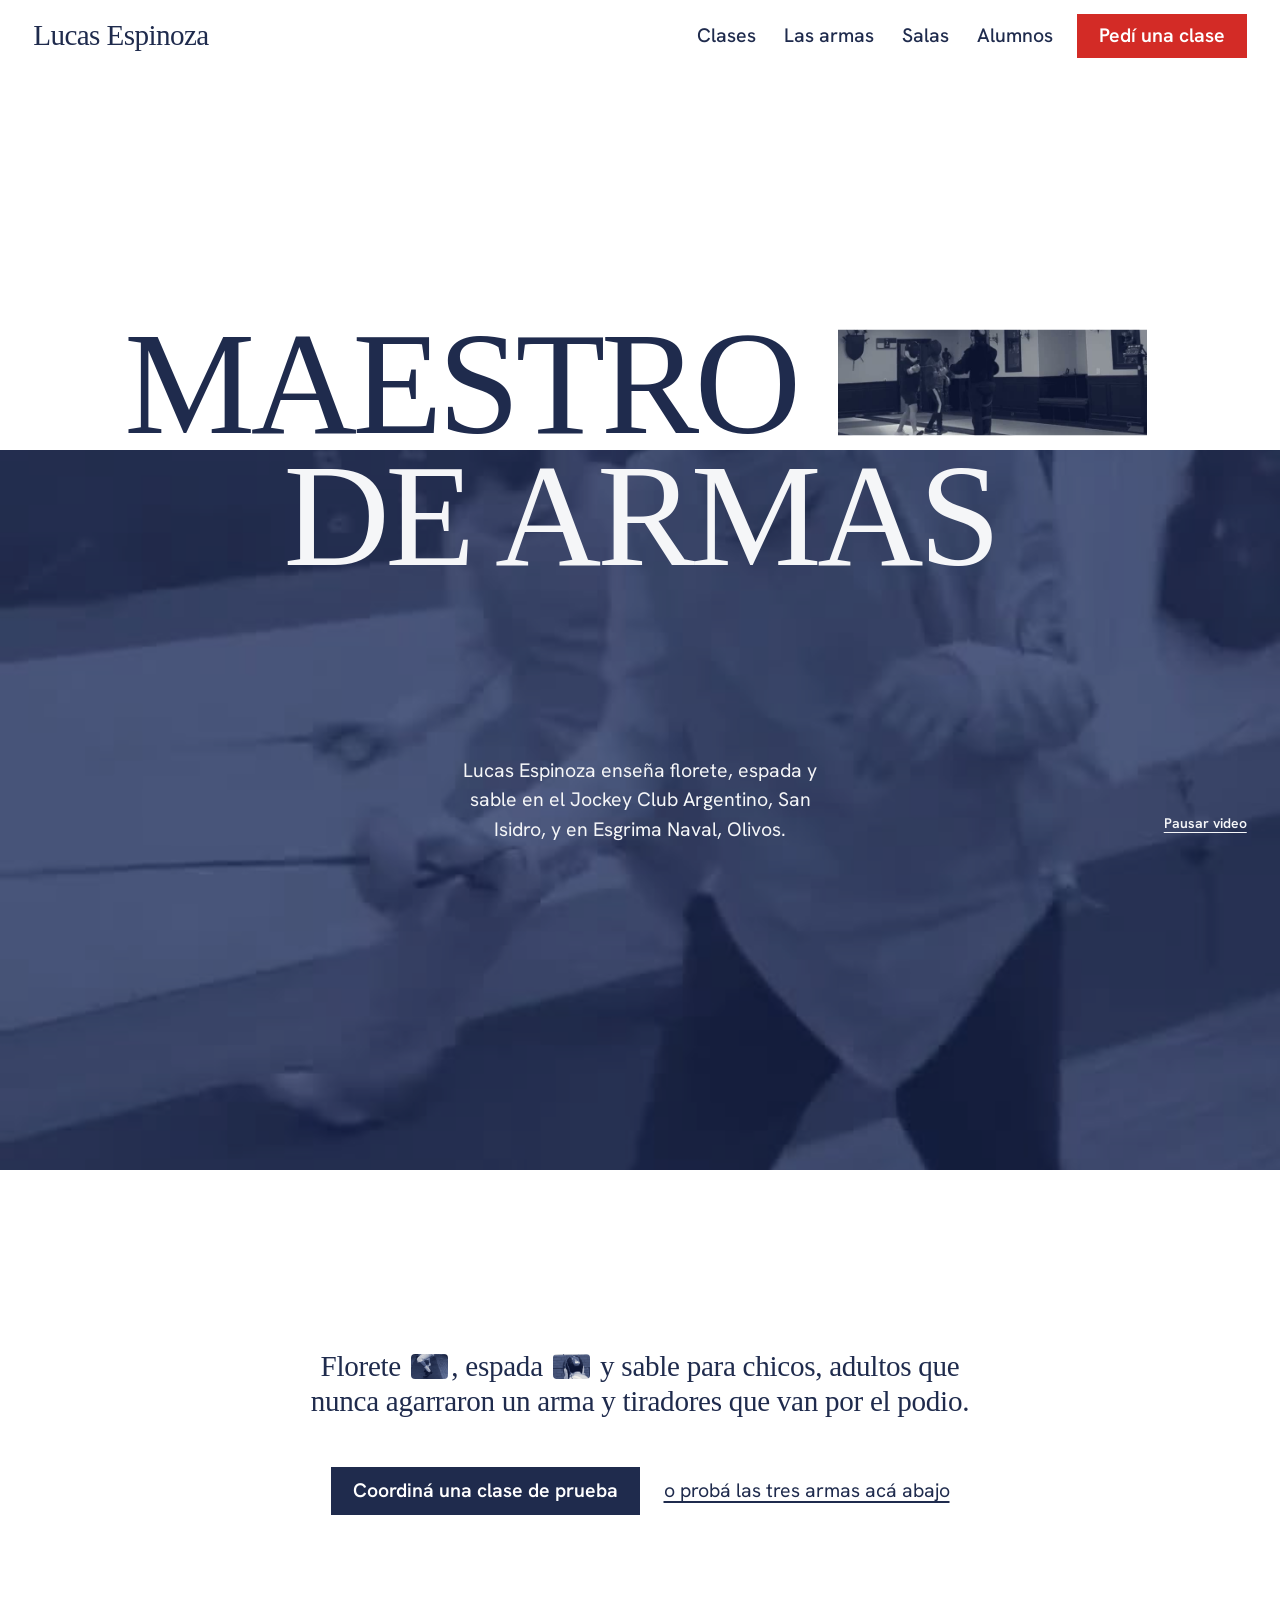
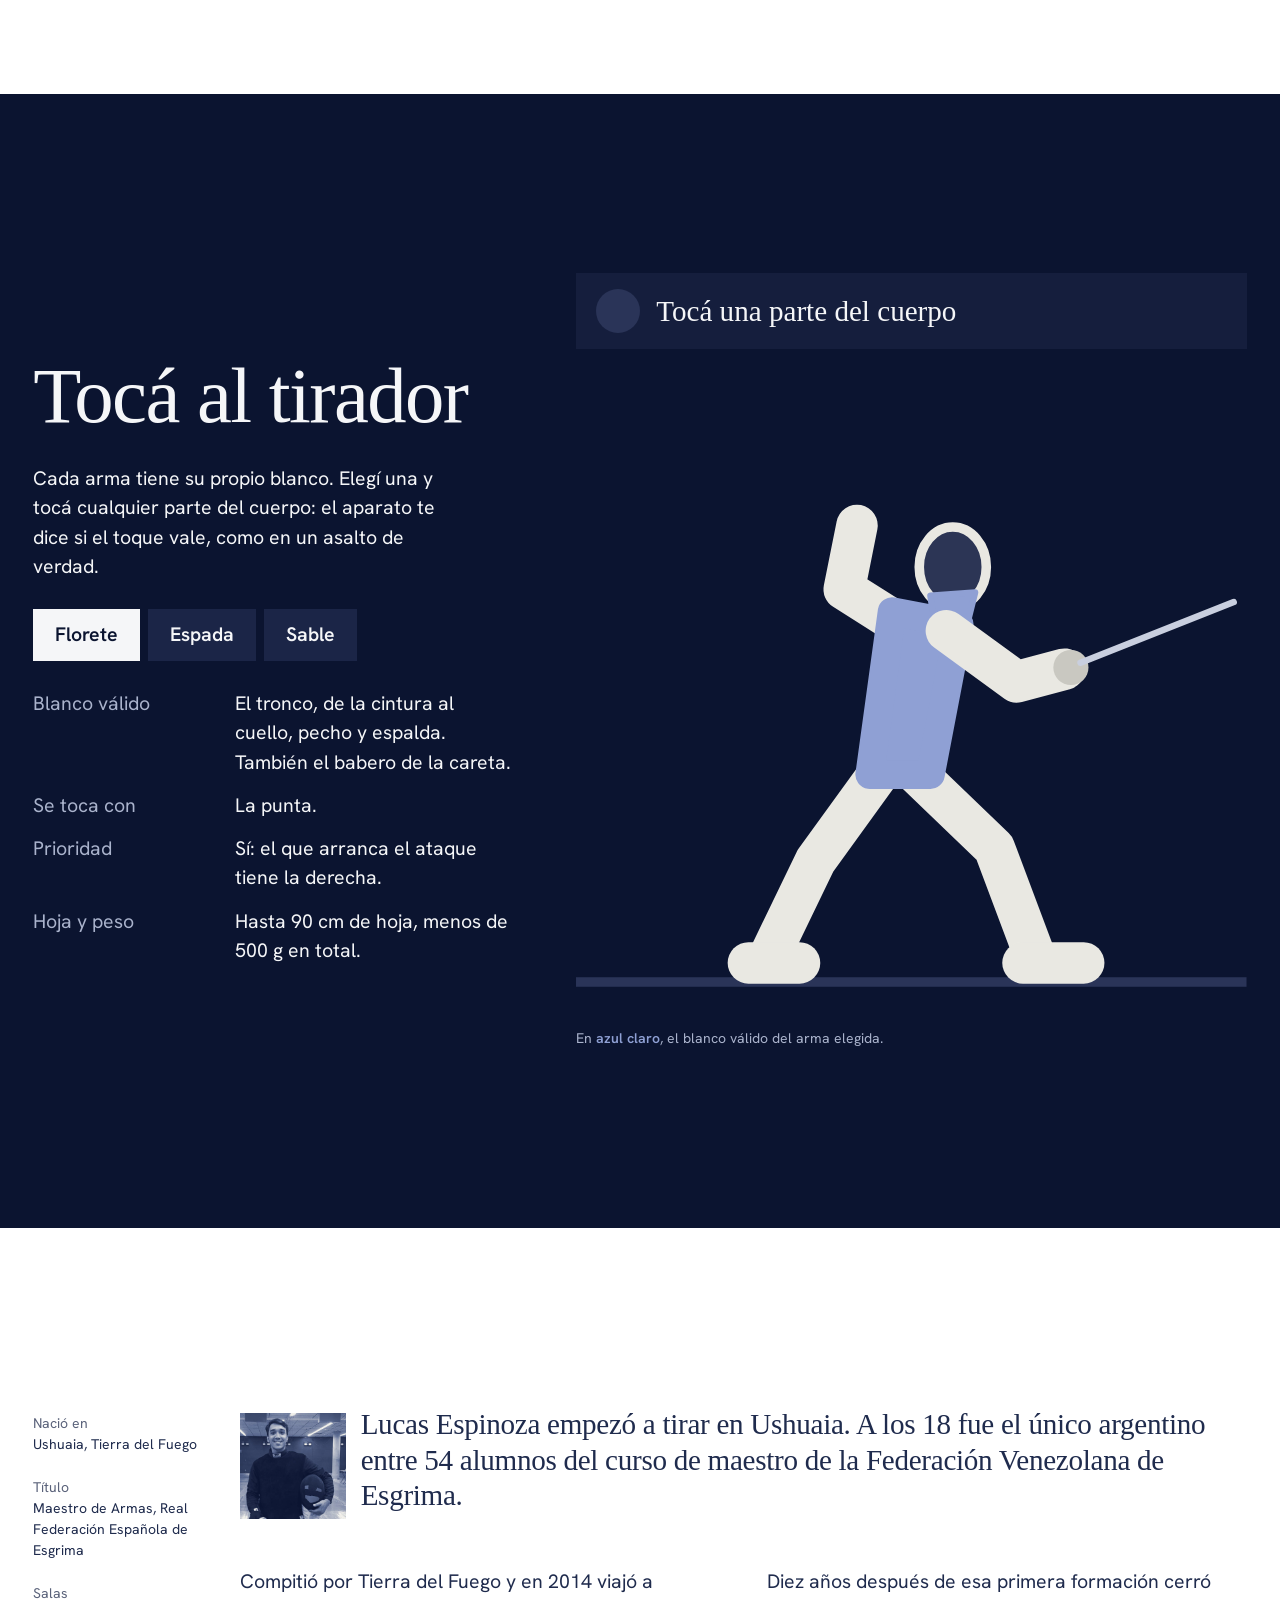
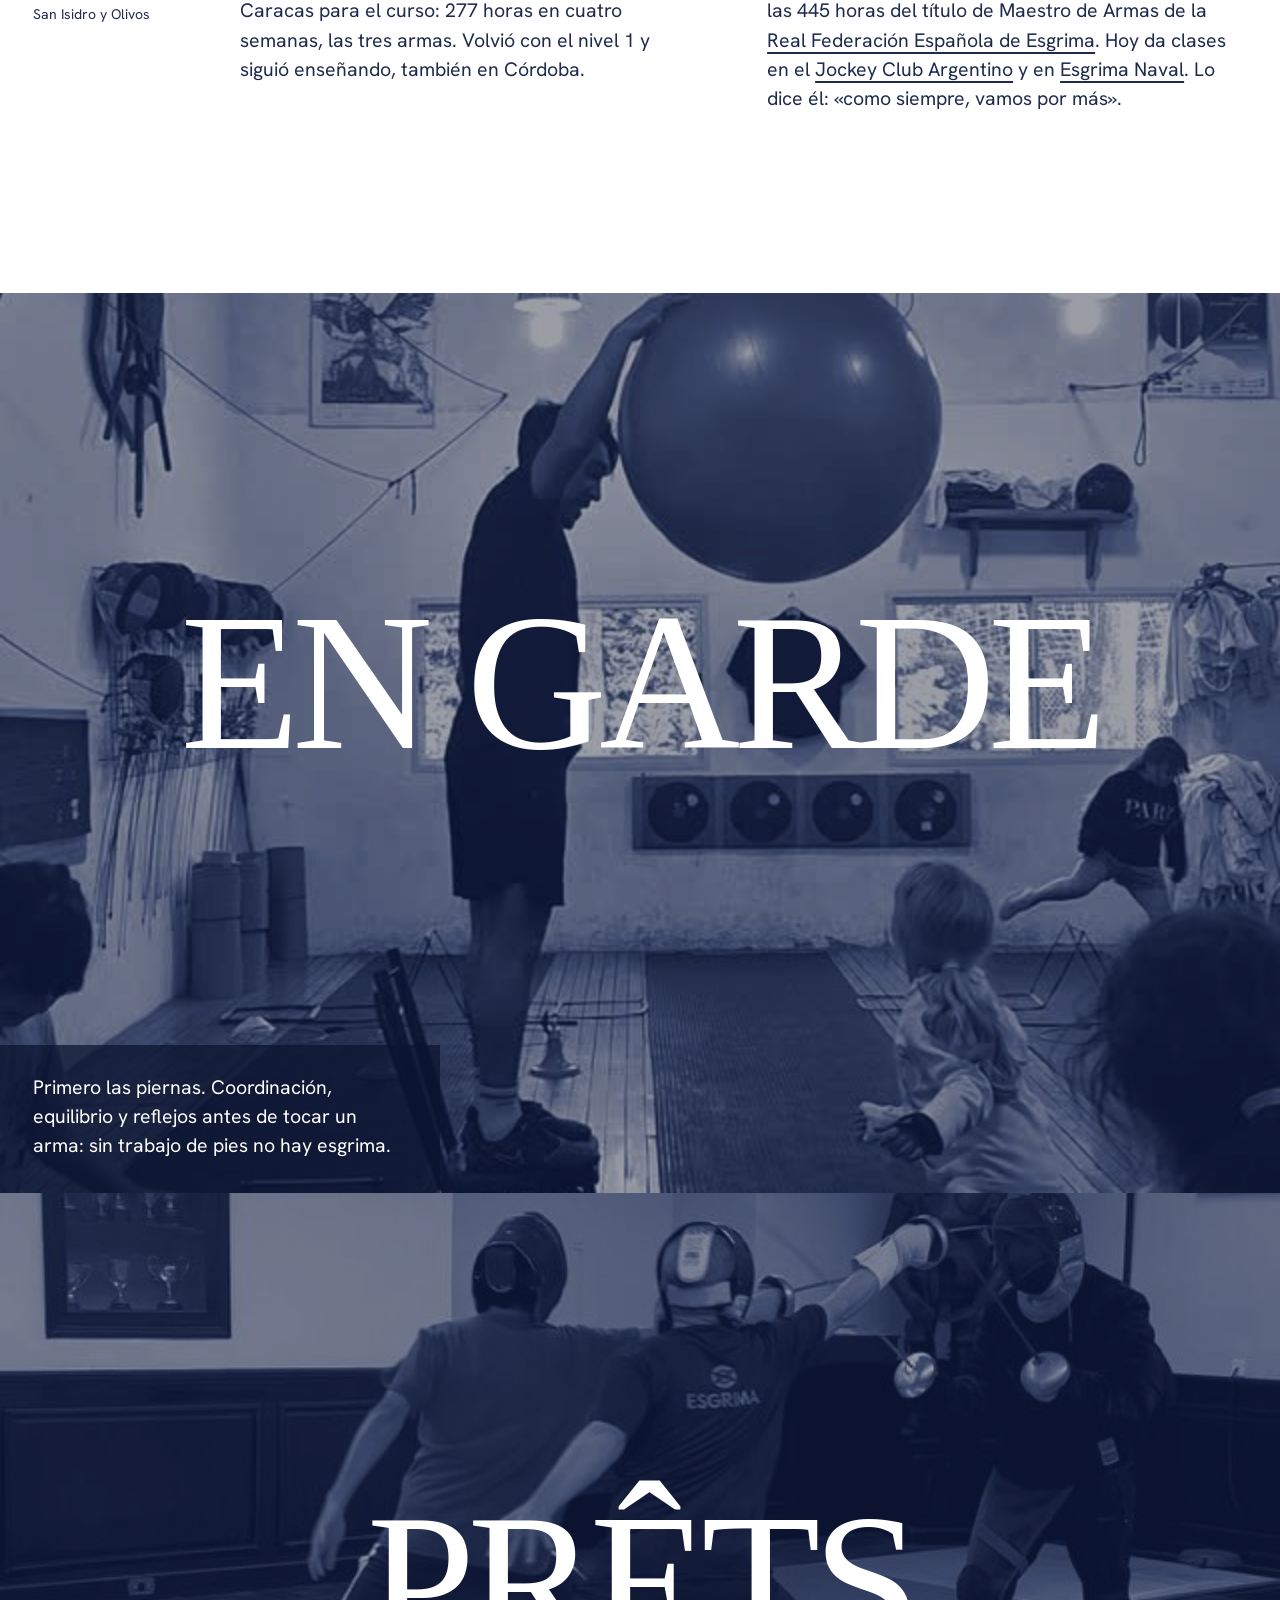
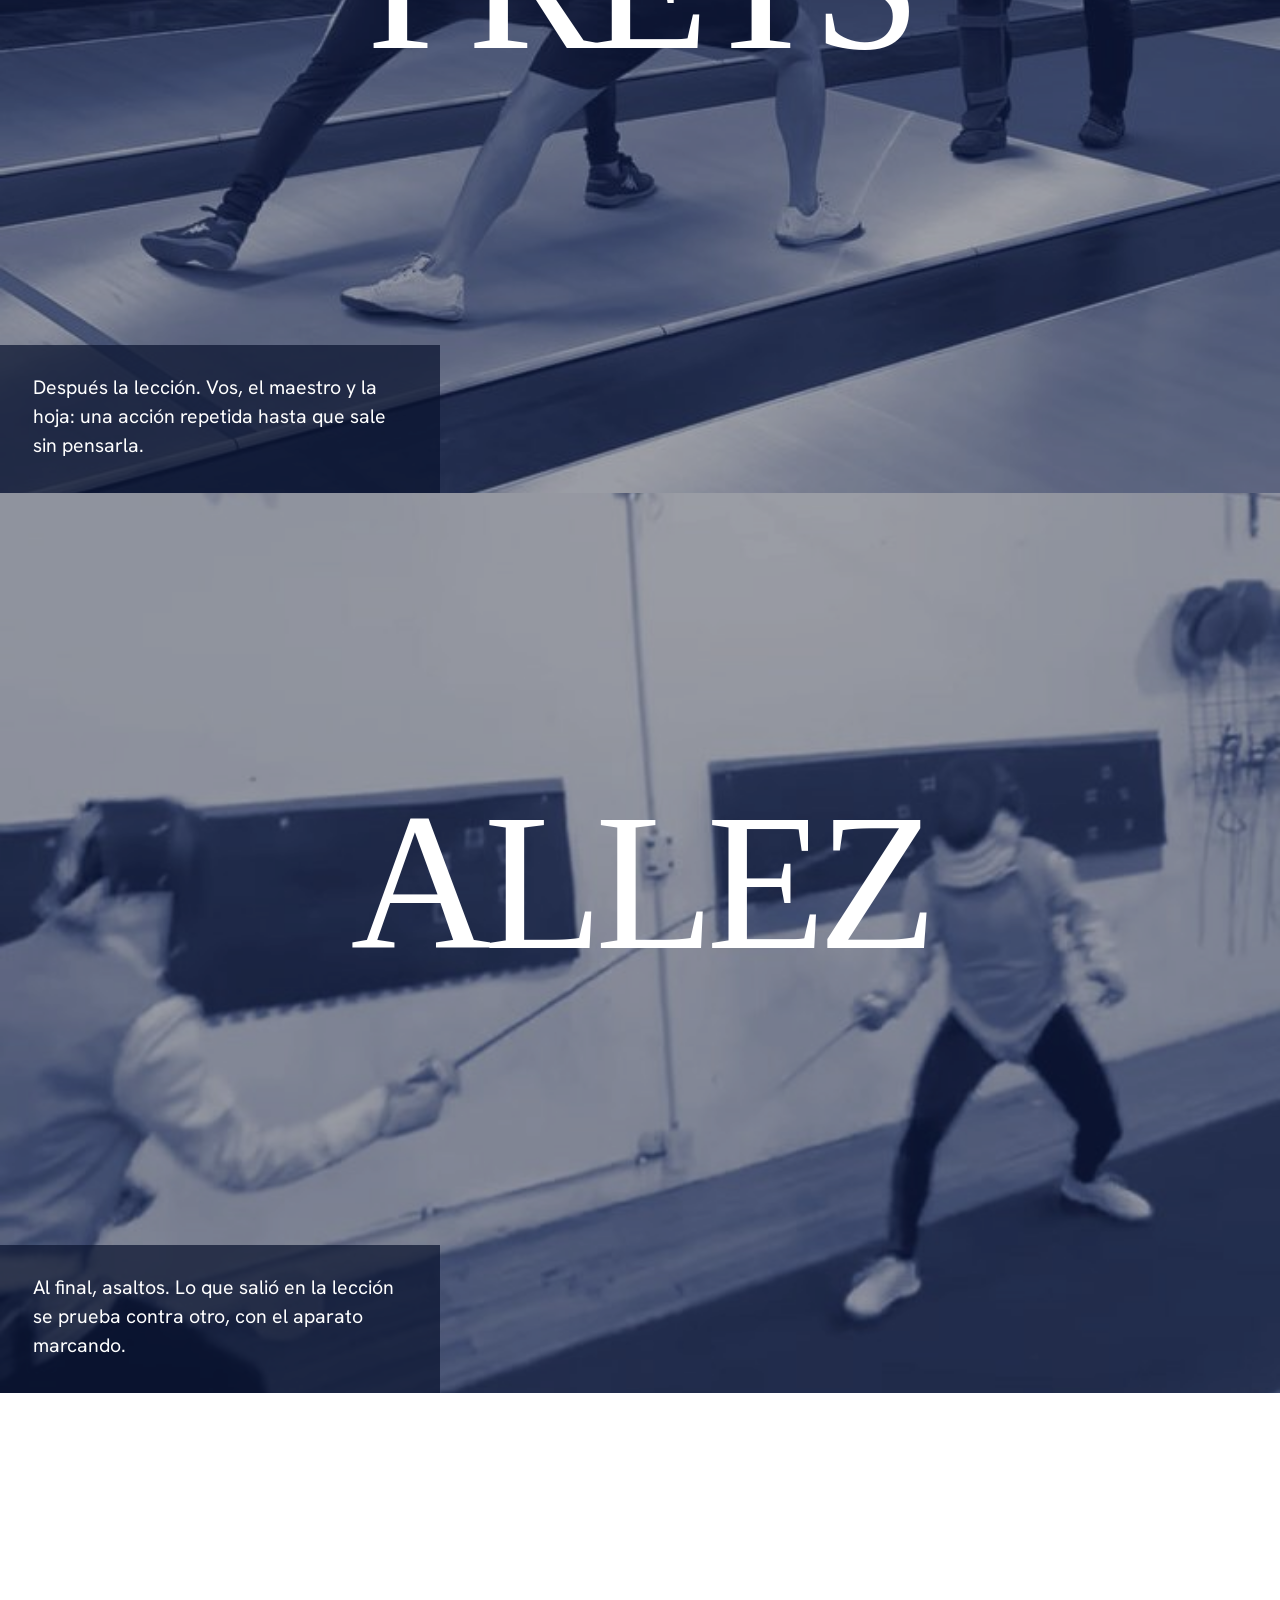
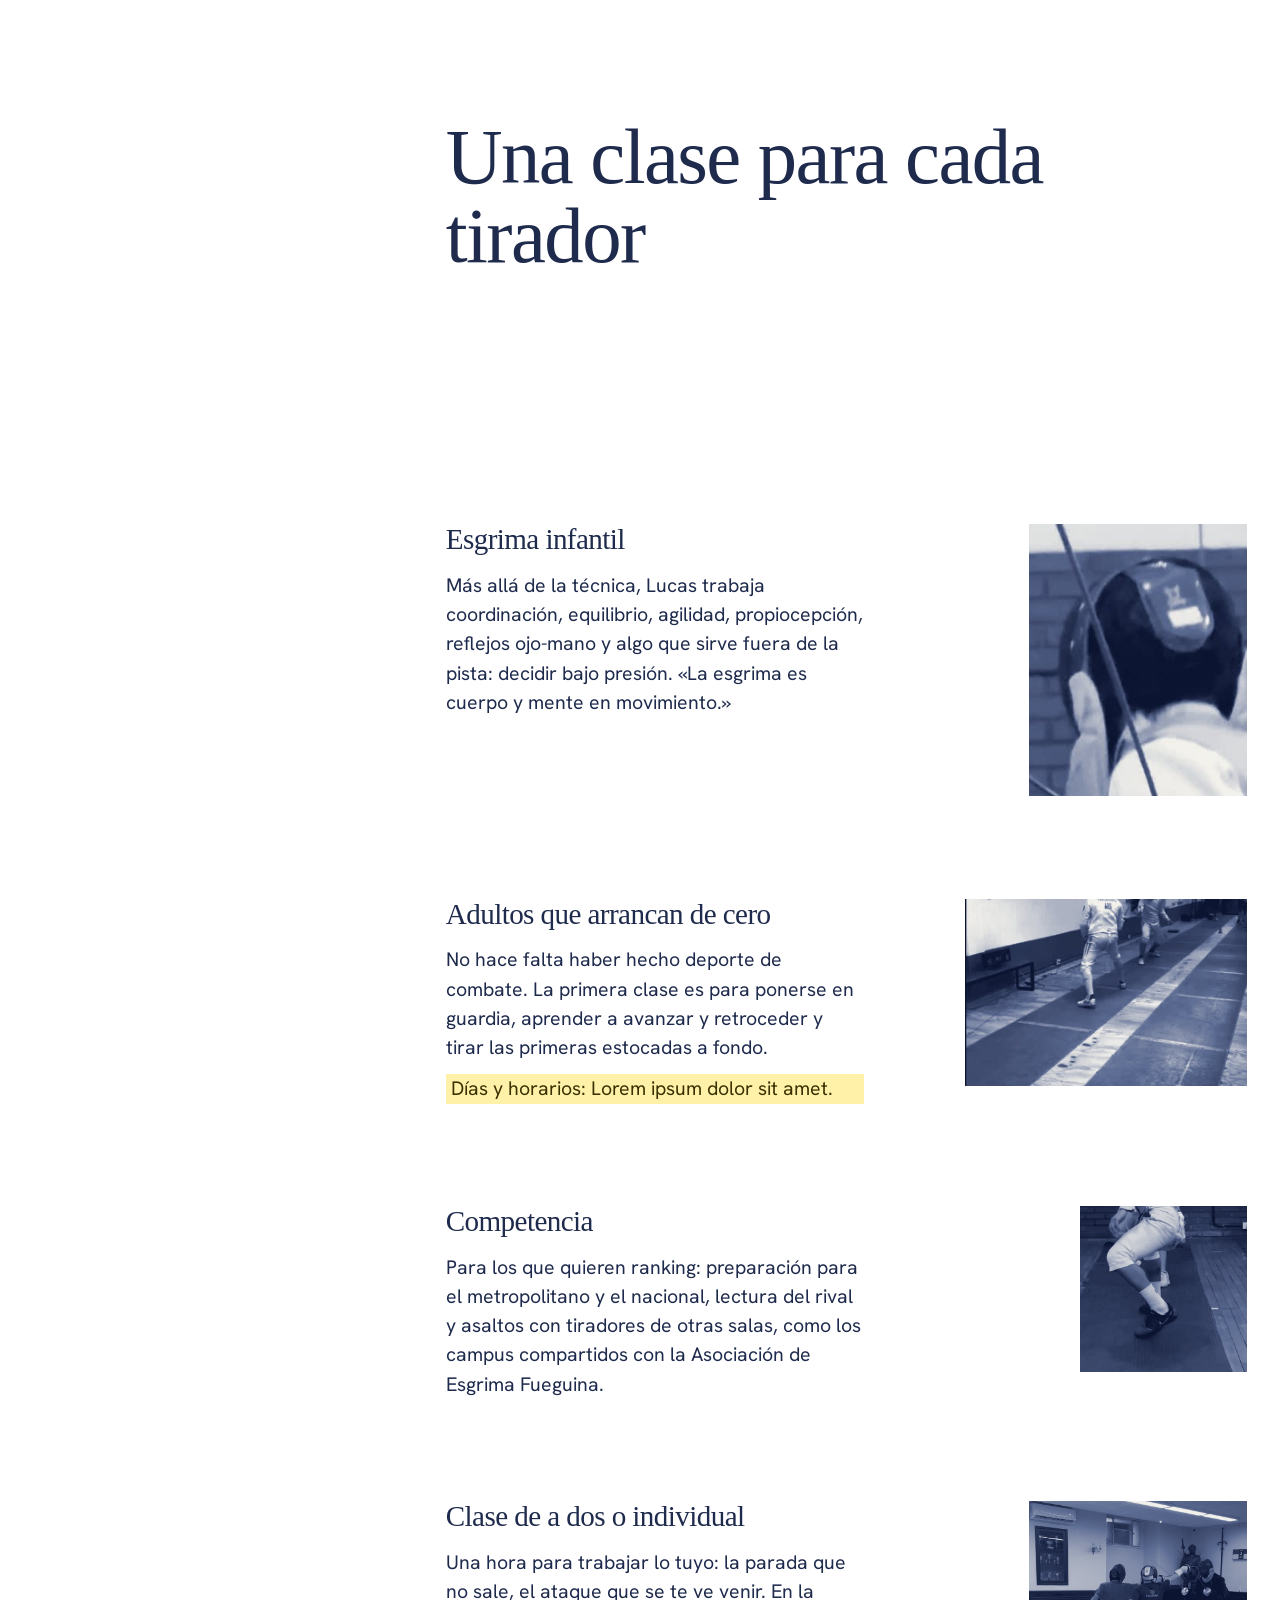
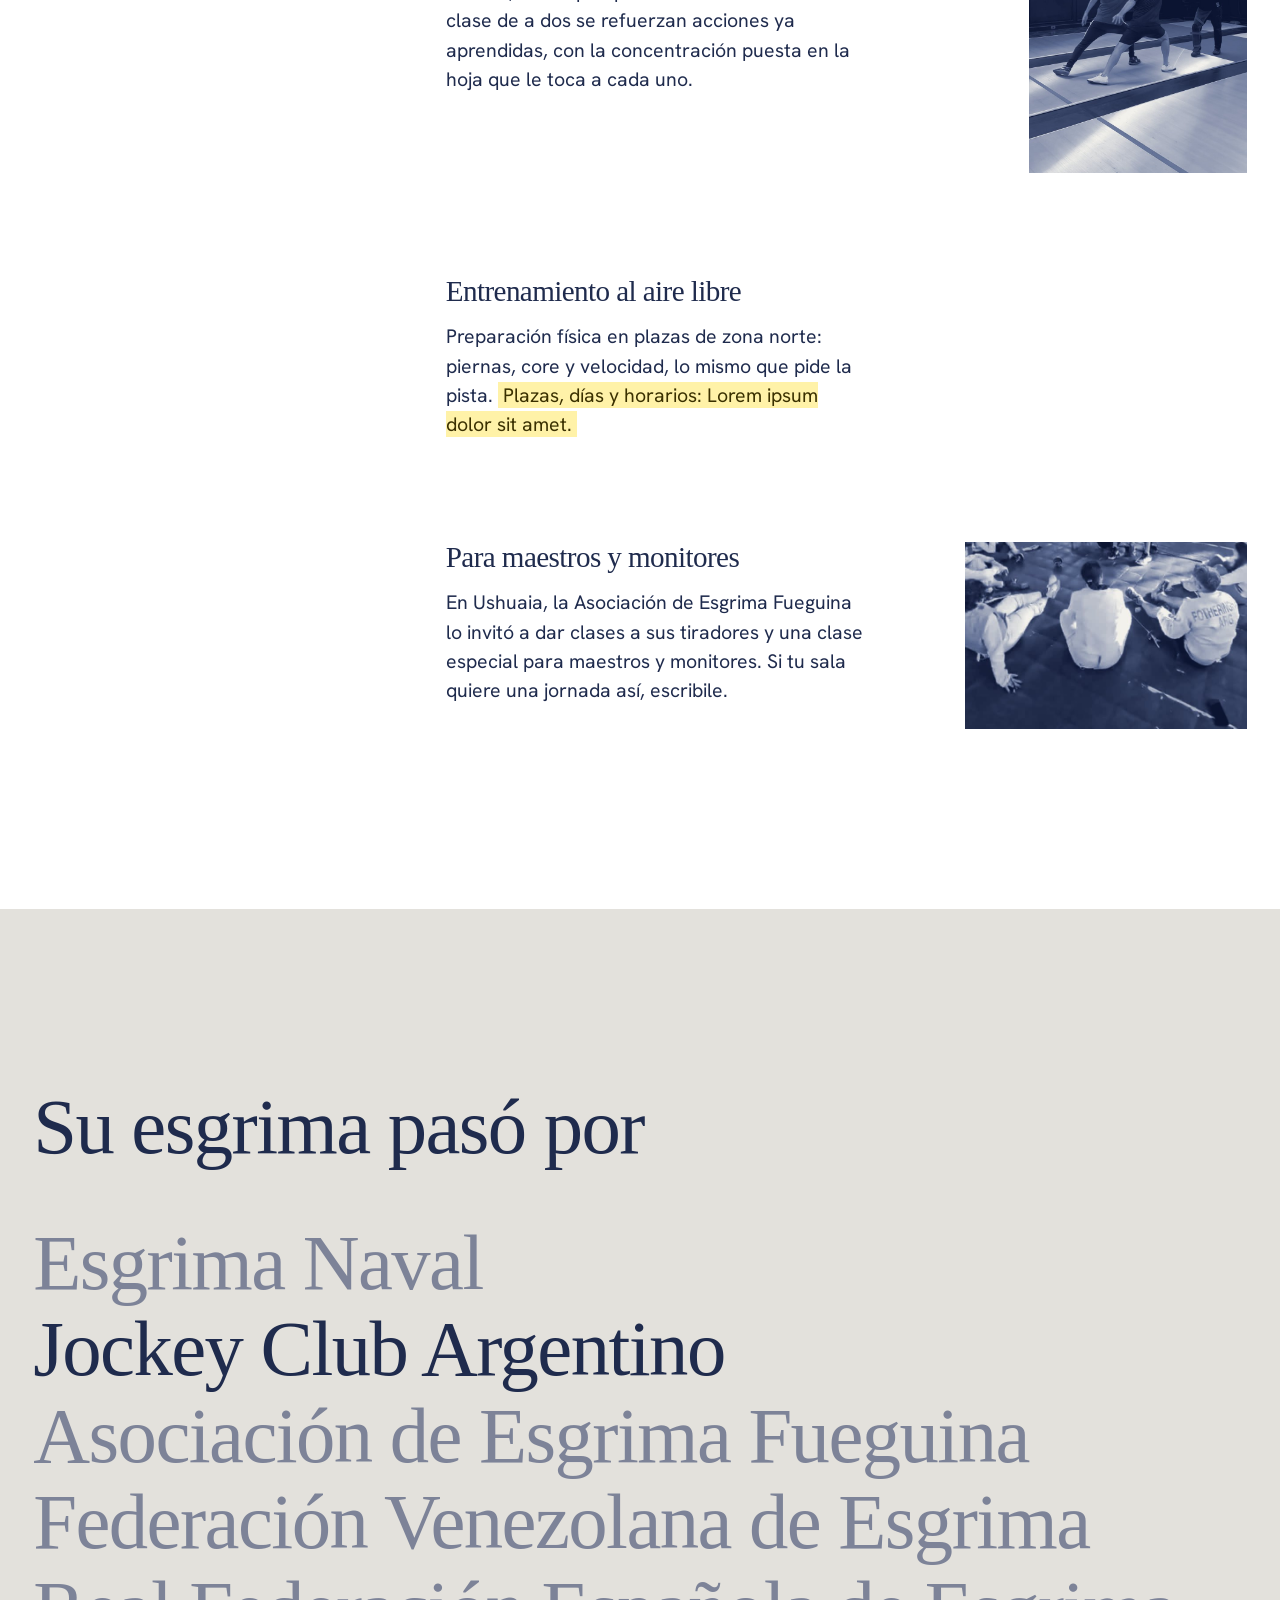
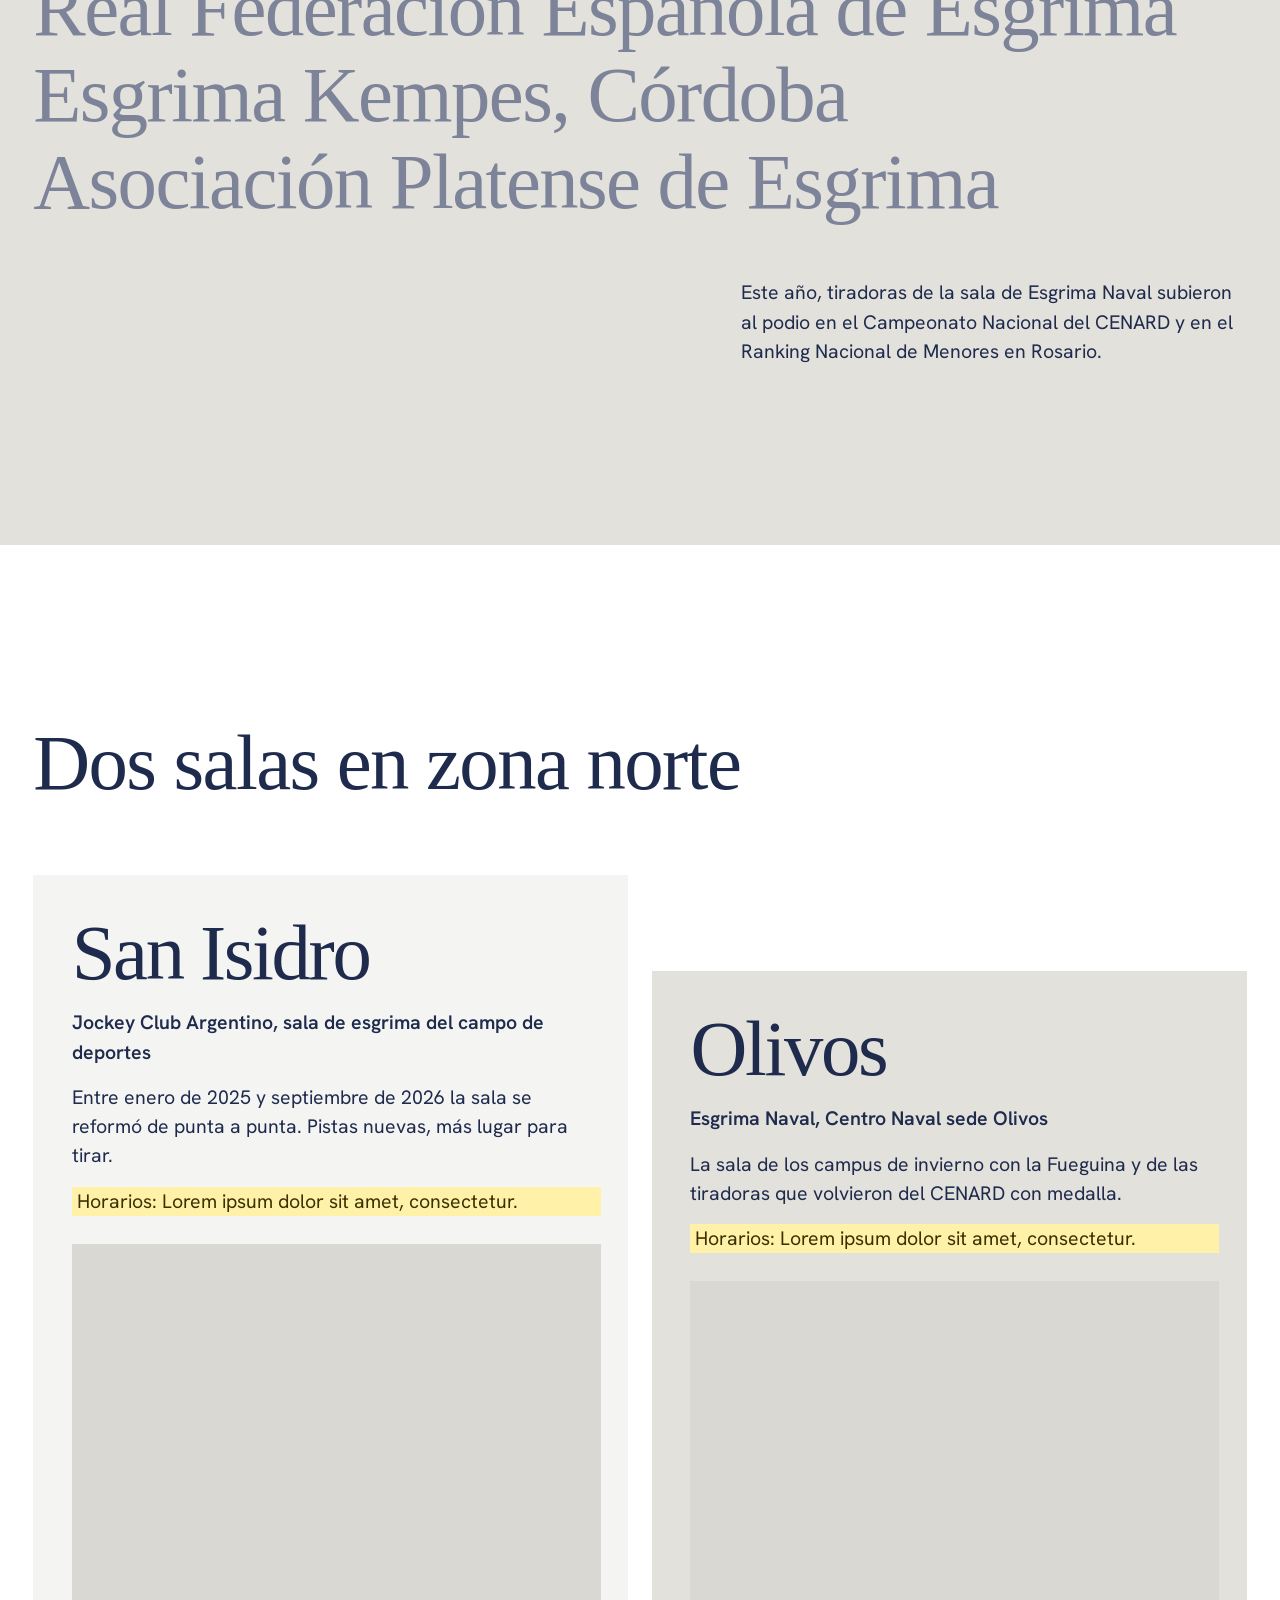
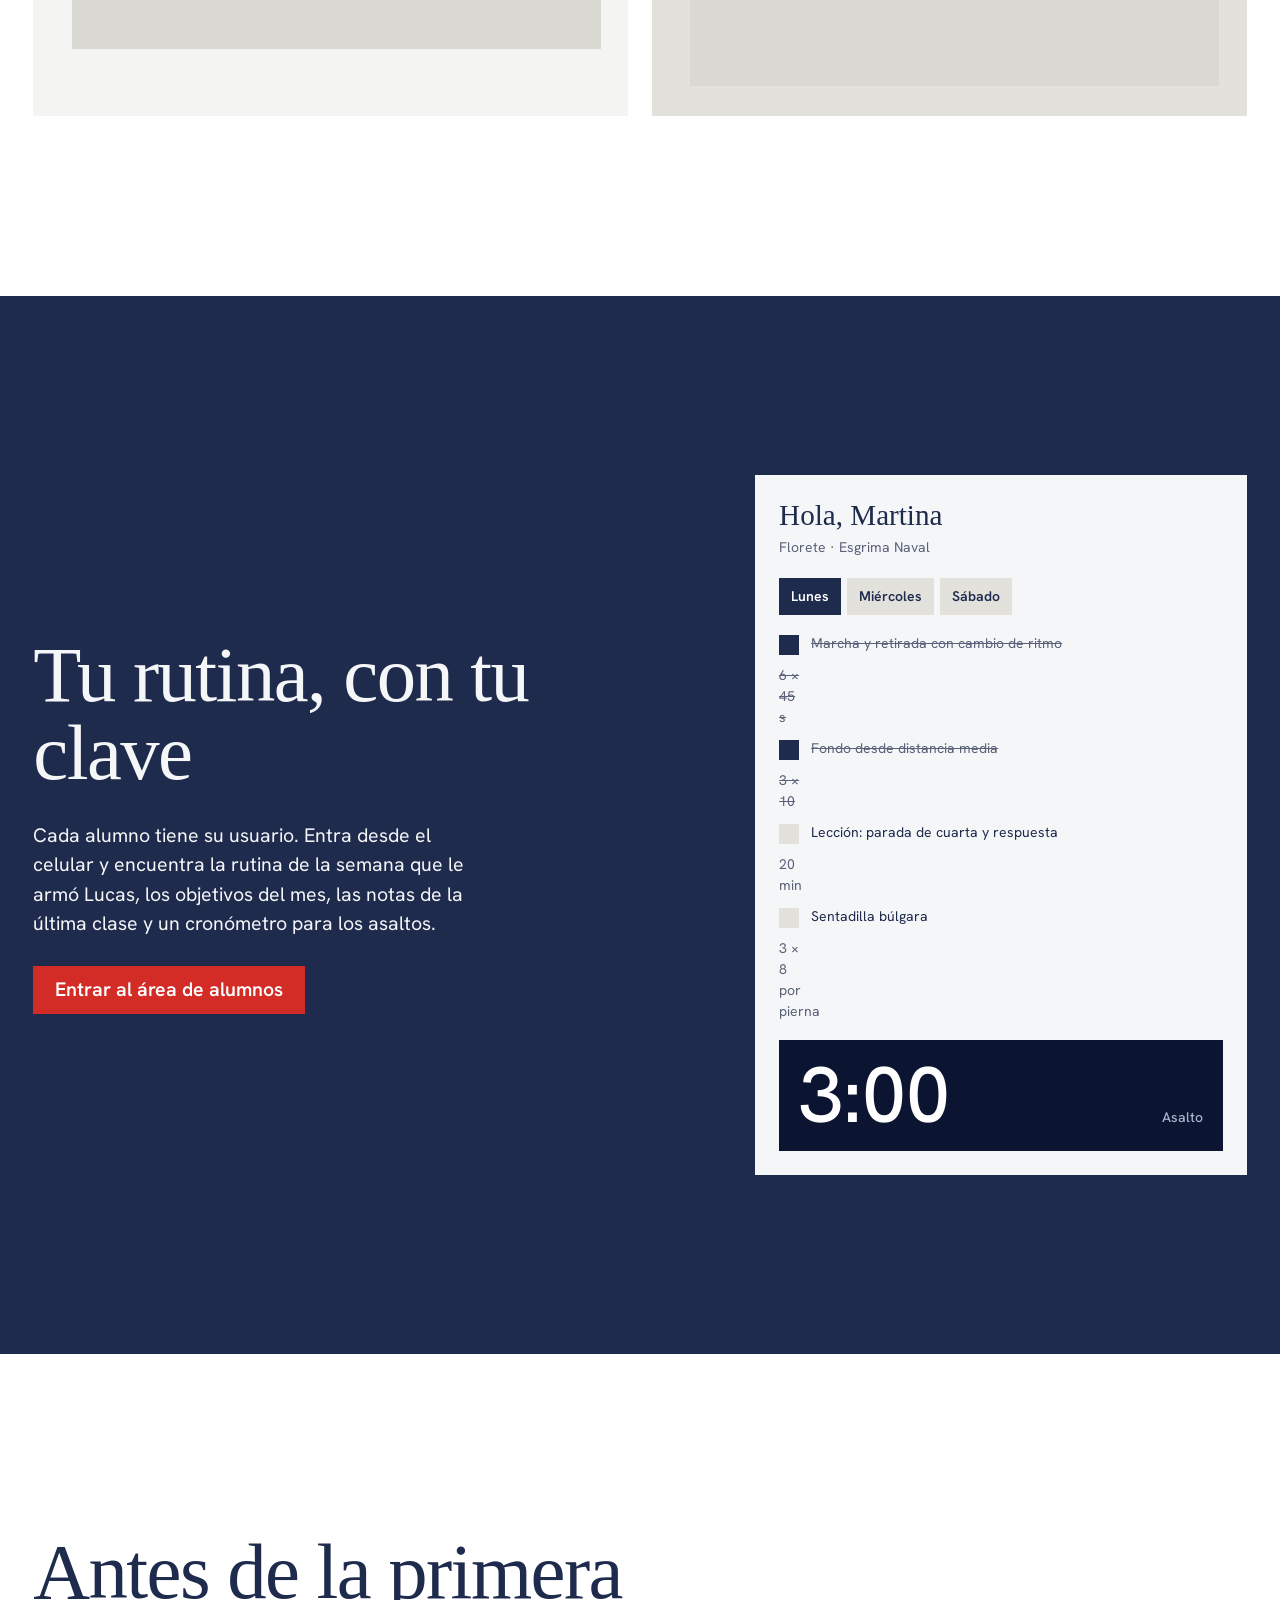
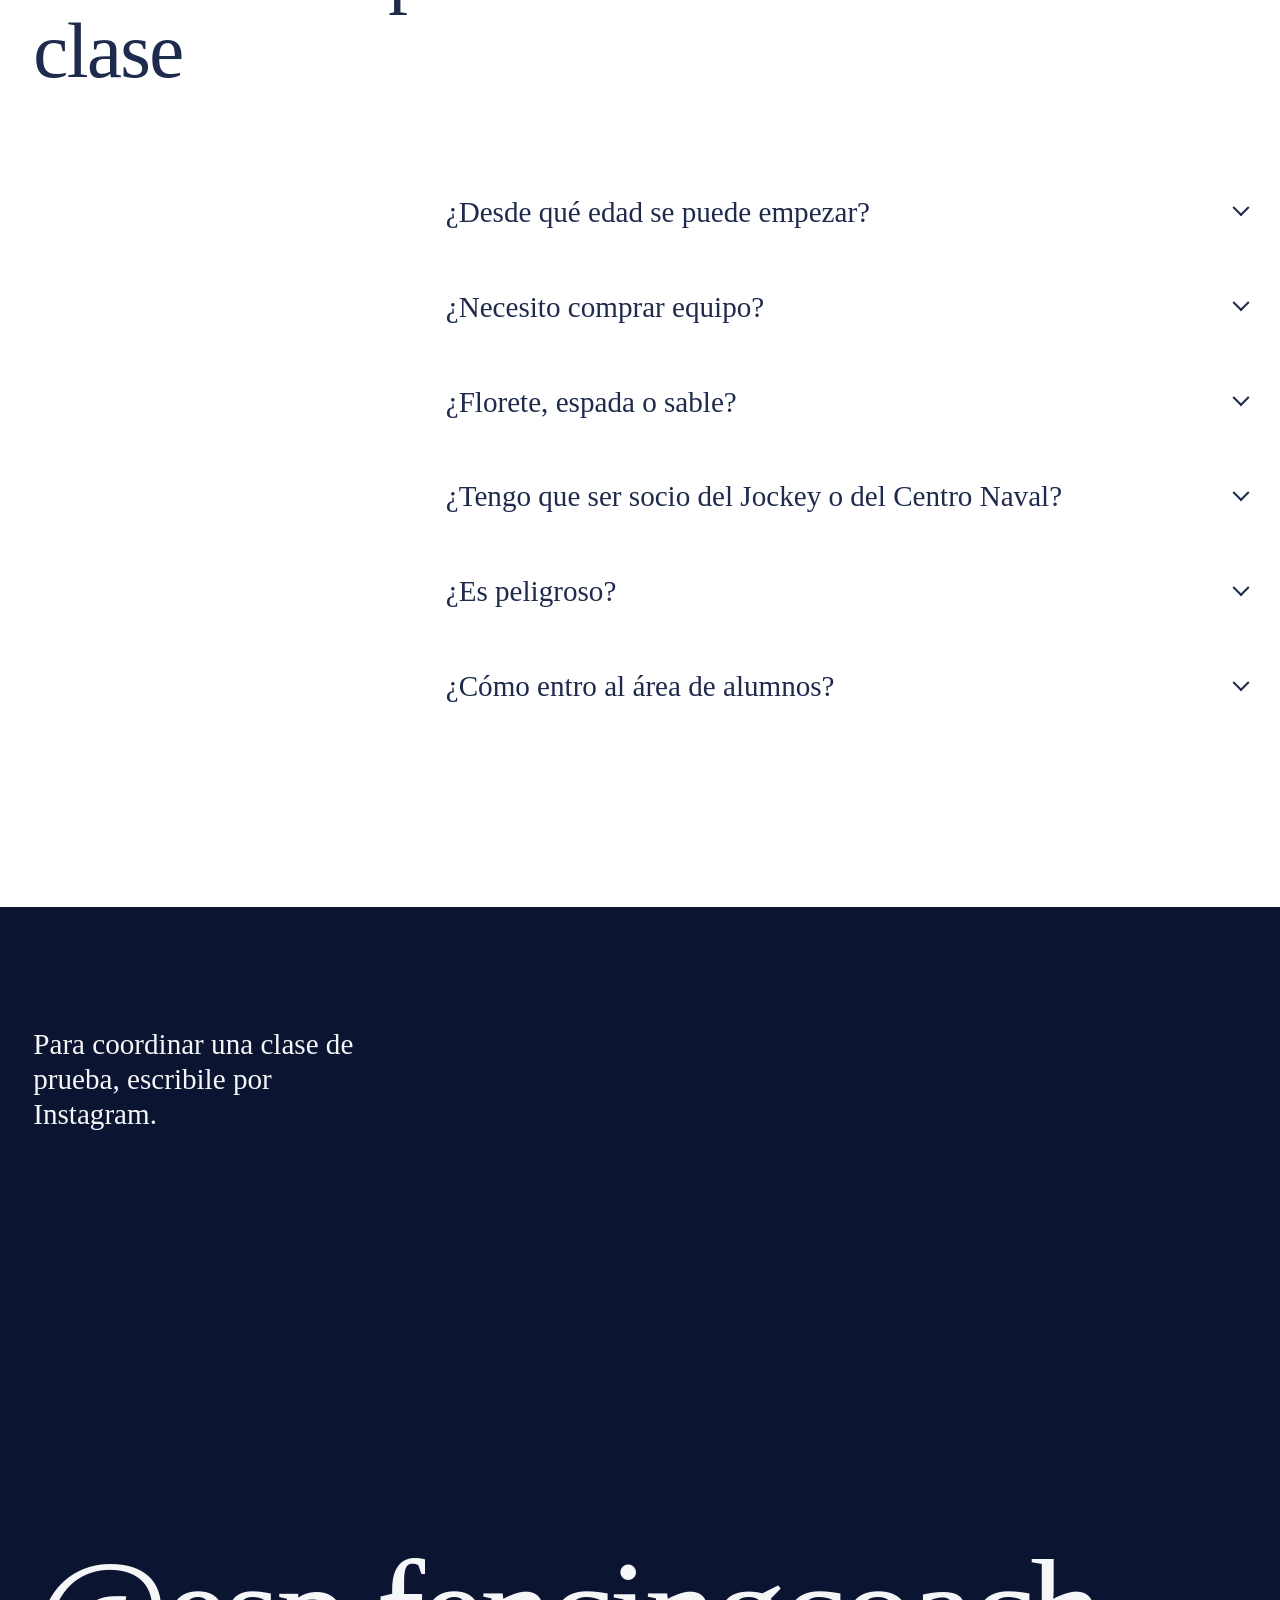
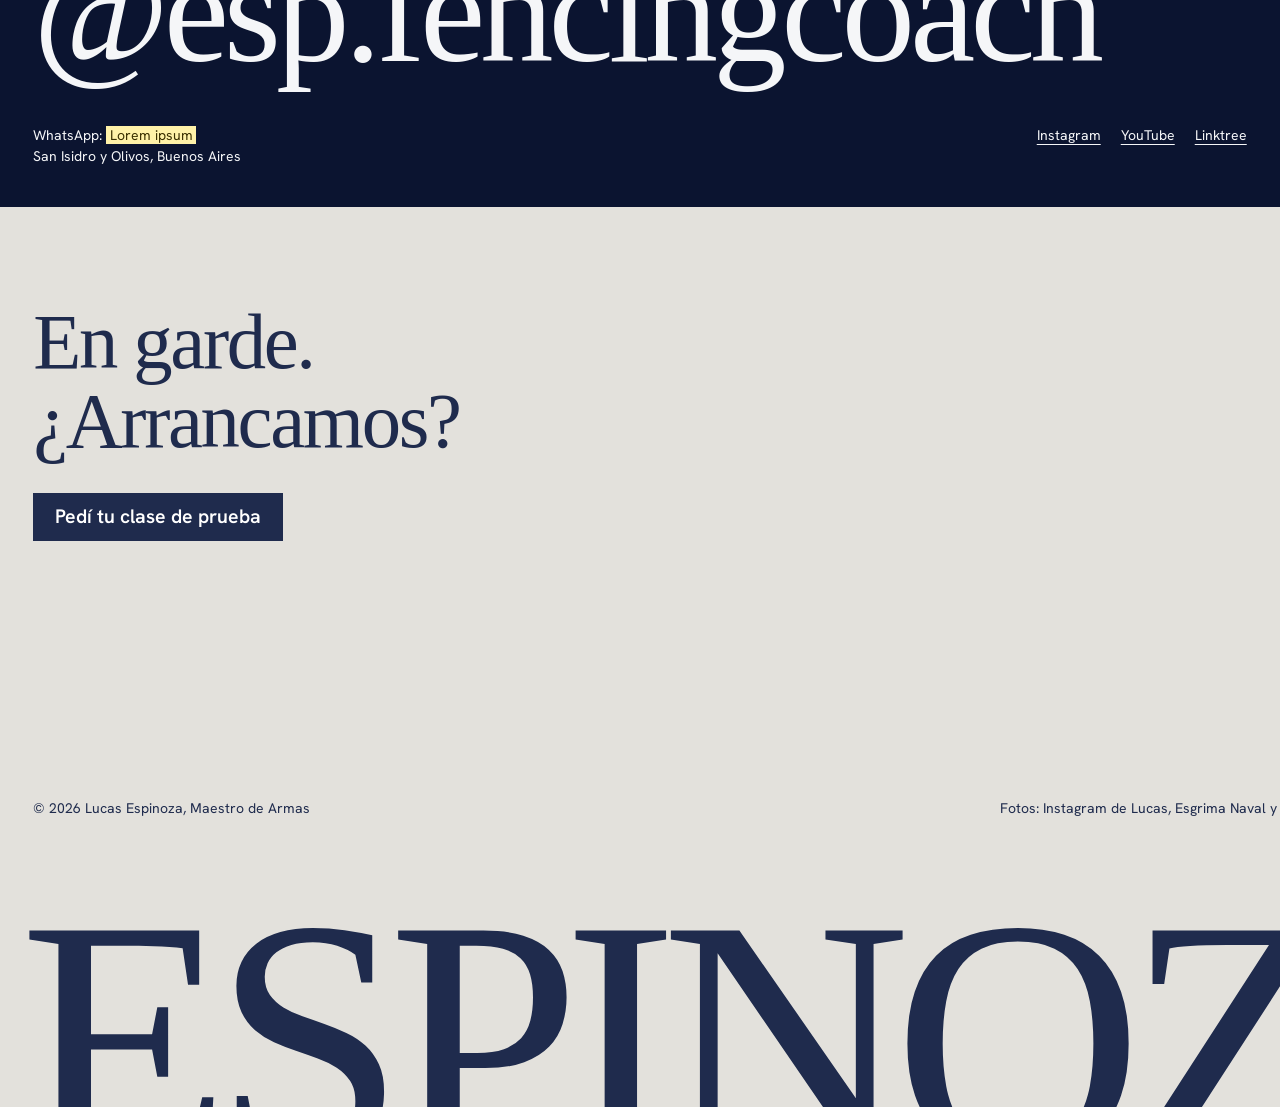
==== commit c7fa9cbd: "Videos de sus reels en el inicio, con botón de pausa Co-Authored-By: Claude Opus 5.5 <noreply@anthro" ====
--- a/index.html
+++ b/index.html
@@ -20,7 +20,7 @@
 <link rel="preconnect" href="https://cdn.fontshare.com" crossorigin>
 <link href="https://fonts.googleapis.com/css2?family=Hanken+Grotesk:wght@400;500;600&display=swap" rel="stylesheet">
 <link href="https://api.fontshare.com/v2/css?f[]=zodiak@100,300,500&display=swap" rel="stylesheet">
-<link rel="stylesheet" href="styles.css?v=4">
+<link rel="stylesheet" href="styles.css?v=6">
 <script type="application/ld+json">
 {
   "@context": "https://schema.org",
@@ -87,10 +87,13 @@
 <section class="hero" id="top" data-chapter="light">
   <div class="hero-field hero-paper"></div>
   <div class="hero-field hero-navy"></div>
-  <img class="hero-photo" src="assets/img/lucas-espinoza-sala-jockey-club-campo-azul.jpg" width="1440" height="810" alt="Lucas Espinoza con la careta y el arma en la sala de esgrima">
+  <video class="hero-photo" autoplay muted loop playsinline preload="auto" poster="assets/video/entrenamiento-esgrima-naval.jpg" aria-label="Entrenamiento en la sala de Esgrima Naval: tiradores en guardia y Lucas con la pelota de reacción">
+    <source src="assets/video/entrenamiento-esgrima-naval.mp4" type="video/mp4">
+  </video>
   <div class="hero-title-wrap">
-    <h1 class="hero-title"><span class="l1">Maestro <span class="slot"><img src="assets/img/asalto-esgrima-naval-olivos.jpg" width="720" height="360" alt="Dos tiradores en asalto en la sala de Esgrima Naval, Olivos"></span></span><span class="l2">de armas</span></h1>
-  </div>
+    <h1 class="hero-title"><span class="l1">Maestro <span class="slot"><video autoplay muted loop playsinline poster="assets/video/clase-de-a-dos-jockey-club.jpg" aria-label="Clase de a dos: Lucas frente a dos alumnos en la pista"><source src="assets/video/clase-de-a-dos-jockey-club.mp4" type="video/mp4"></video></span></span><span class="l2">de armas</span></h1>
+  </div>
+  <button class="video-toggle" type="button" aria-pressed="false" data-video-toggle>Pausar video</button>
   <p class="hero-sub">Lucas Espinoza enseña florete, espada y sable en el Jockey Club Argentino, San Isidro, y en Esgrima Naval, Olivos.</p>
 </section>
 
@@ -374,6 +377,6 @@
 
 <a class="sticky-cta btn btn-accent" href="https://ig.me/m/esp.fencingcoach" target="_blank" rel="noopener">Pedí una clase de prueba</a>
 
-<script src="script.js?v=3" defer></script>
+<script src="script.js?v=4" defer></script>
 </body>
 </html>
--- a/styles.css
+++ b/styles.css
@@ -43,6 +43,7 @@
 button { font: inherit; color: inherit; }
 :focus-visible { outline: 3px solid var(--accent); outline-offset: 3px; }
 ::selection { background: var(--ink); color: #fff; }
+[hidden] { display: none !important; }
 .sr-only { position: absolute; width: 1px; height: 1px; overflow: hidden; clip: rect(0 0 0 0); white-space: nowrap; }
 .skip { position: absolute; left: var(--m); top: -60px; z-index: 50; background: var(--ink); color: #fff; padding: 10px 16px; }
 .skip:focus { top: 10px; }
@@ -103,13 +104,15 @@
 .hero-title span.l1, .hero-title span.l2 { display: block; }
 .hero-title .l1 { color: var(--ink); }
 .hero-title .l2 { color: #f5f6f8; }
-.hero-photo { position: absolute; left: 0; right: 0; top: 50svh; width: 100%; height: calc(100% - 50svh); object-fit: cover; object-position: 50% 30%; opacity: .55; }
+.hero-photo { position: absolute; left: 0; right: 0; top: 50svh; width: 100%; height: calc(100% - 50svh); object-fit: cover; object-position: 50% 55%; opacity: .55; }
+.video-toggle { position: absolute; z-index: 3; right: var(--m); top: calc(100svh - 56px); translate: 0 -100%; background: none; border: 0; color: #f5f6f8; font-size: var(--step-small); font-weight: 600; padding: 10px 0; cursor: pointer; text-decoration: underline; text-underline-offset: 4px; }
+.video-toggle:hover { color: #fff; text-decoration-thickness: 2px; }
 .slot {
   display: inline-block; vertical-align: baseline;
   width: 2.1em; height: 0.72em; margin: 0 0.06em;
   overflow: hidden; position: relative; top: 0.02em;
 }
-.slot img { width: 100%; height: 100%; object-fit: cover; object-position: 50% 45%; animation: drift 14s var(--ease) infinite alternate; }
+.slot video { width: 100%; height: 100%; object-fit: cover; display: block; }
 @keyframes drift { from { transform: scale(1.04) translateX(-2%); } to { transform: scale(1.14) translateX(3%); } }
 .hero-sub {
   position: absolute; z-index: 2; left: 50%; transform: translateX(-50%);
@@ -323,7 +326,6 @@
 @media (prefers-reduced-motion: reduce) {
   html { scroll-behavior: auto; }
   .reveal { transform: none; transition: opacity .6s linear; }
-  .slot img { animation: none; }
   .portal-shot { transform: none; }
 }
 
@@ -356,6 +358,8 @@
   .hero { height: 120svh; min-height: 640px; }
   .hero-paper { height: 46svh; }
   .hero-navy { top: 46svh; }
+  .hero-photo { top: 46svh; height: calc(100% - 46svh); }
+  .video-toggle { top: auto; bottom: 16px; translate: none; }
   .hero-title-wrap { top: 46svh; }
   .hero-title { font-size: 12.4vw; }
   .slot { width: 1.5em; }
